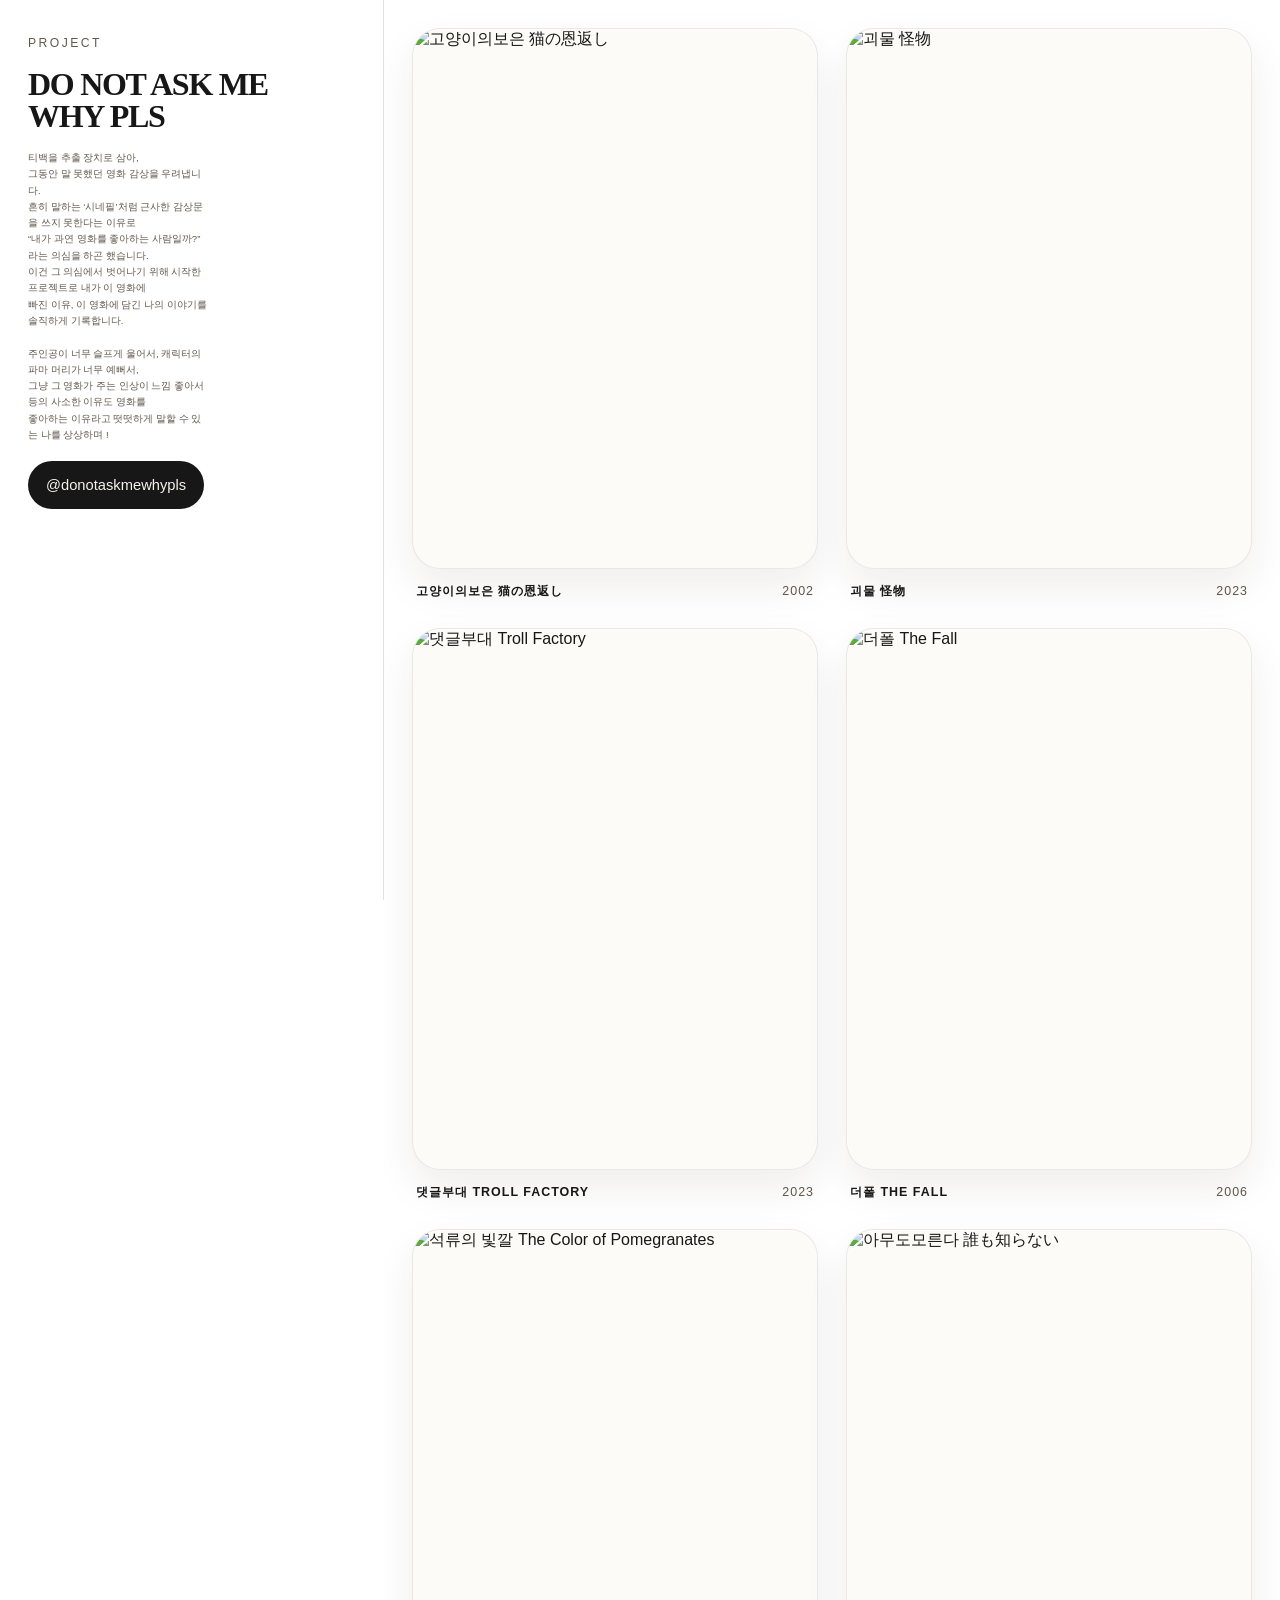
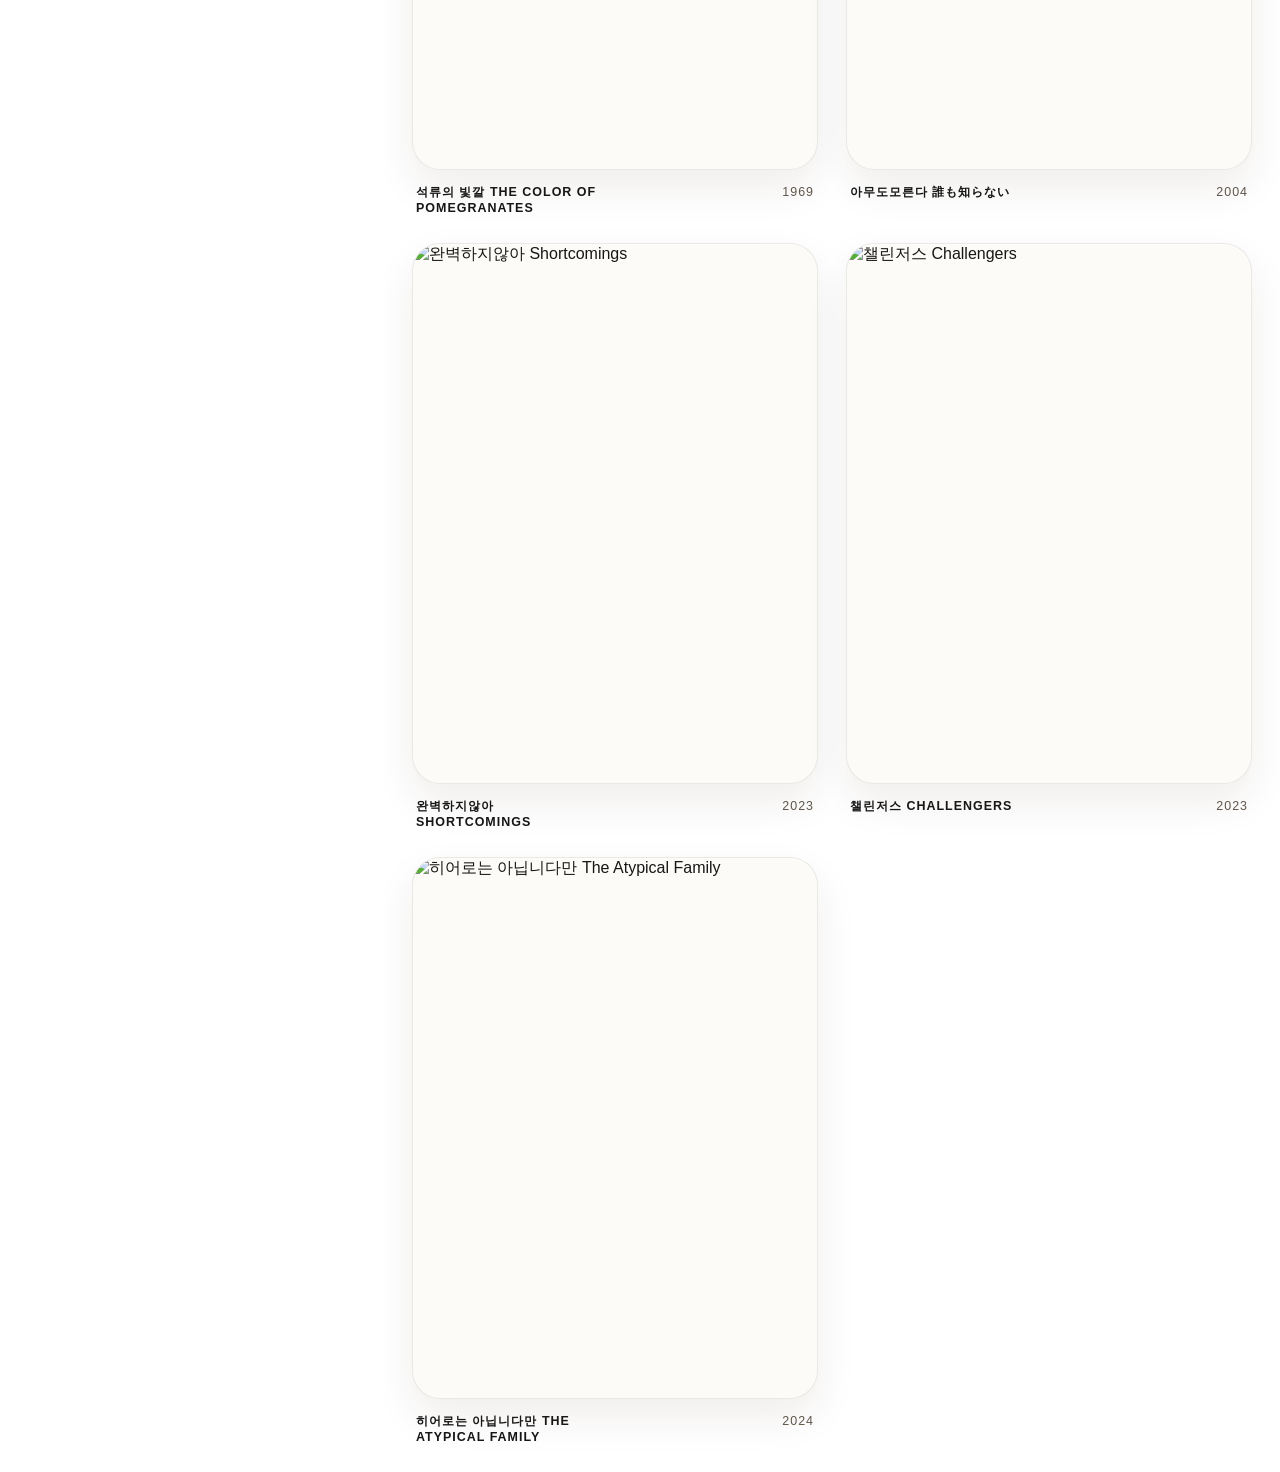
==== index.html @ 439b1377 "first commit" ====
<!DOCTYPE html>
<html lang="ko">
  <head>
    <meta charset="UTF-8" />
    <meta name="viewport" content="width=device-width, initial-scale=1.0" />
    <title>DONOTASKMEWHYPLS</title>
    <link rel="stylesheet" href="./styles.css" />
    <link rel="prefetch" href="./works/cat-returns.html" />
  </head>
  <body>
    <main class="layout">
      <aside class="sidebar">
        <div class="sidebar__inner">
          <p class="sidebar__eyebrow">Project</p>
          <h1 class="sidebar__title">DO NOT ASK ME WHY PLS</h1>
          <p class="sidebar__description">
            티백을 추출 장치로 삼아,<br />
            그동안 말 못했던 영화 감상을 우려냅니다.<br />
            흔히 말하는 ‘시네필’처럼 근사한 감상문을 쓰지 못한다는 이유로<br />
            “내가 과연 영화를 좋아하는 사람일까?” 라는 의심을 하곤 했습니다.<br />
            이건 그 의심에서 벗어나기 위해 시작한 프로젝트로 내가 이 영화에<br />
            빠진 이유, 이 영화에 담긴 나의 이야기를 솔직하게 기록합니다.<br />
            <br />
            주인공이 너무 슬프게 울어서, 캐릭터의 파마 머리가 너무 예뻐서,<br />
            그냥 그 영화가 주는 인상이 느낌 좋아서 등의 사소한 이유도 영화를<br />
            좋아하는 이유라고 떳떳하게 말할 수 있는 나를 상상하며 !
          </p>
          <a
            class="sidebar__button"
            href="https://www.instagram.com/donotaskmewhypls?utm_source=ig_web_button_share_sheet&igsh=ZDNlZDc0MzIxNw=="
            target="_blank"
            rel="noreferrer"
          >
            @donotaskmewhypls
          </a>
        </div>
      </aside>

      <section class="gallery" aria-label="Selected works">
        <article class="card">
          <a class="card__link" href="./works/cat-returns.html" aria-label="고양이의보은 猫の恩返し 상세 페이지로 이동">
            <div class="thumbnail">
              <img src="./images/고양이의보은 猫の恩返し (2002).jpg" alt="고양이의보은 猫の恩返し" decoding="async" />
            </div>
          </a>
          <div class="card__meta">
            <h2 class="card__title">고양이의보은 猫の恩返し</h2>
            <p class="card__year">2002</p>
          </div>
        </article>

        <article class="card">
          <a class="card__link" href="./works/monster.html" aria-label="괴물 怪物 상세 페이지로 이동">
            <div class="thumbnail">
              <img src="./images/괴물 怪物 (2023).JPG" alt="괴물 怪物" />
            </div>
          </a>
          <div class="card__meta">
            <h2 class="card__title">괴물 怪物</h2>
            <p class="card__year">2023</p>
          </div>
        </article>

        <article class="card">
          <a class="card__link" href="./works/troll-factory.html" aria-label="댓글부대 Troll Factory 상세 페이지로 이동">
            <div class="thumbnail">
              <img src="./images/댓글부대 Troll Factory (2023).jpg" alt="댓글부대 Troll Factory" />
            </div>
          </a>
          <div class="card__meta">
            <h2 class="card__title">댓글부대 Troll Factory</h2>
            <p class="card__year">2023</p>
          </div>
        </article>

        <article class="card">
          <a class="card__link" href="./works/the-fall.html" aria-label="더폴 The Fall 상세 페이지로 이동">
            <div class="thumbnail">
              <img src="./images/더폴 The Fall (2006).jpg" alt="더폴 The Fall" />
            </div>
          </a>
          <div class="card__meta">
            <h2 class="card__title">더폴 The Fall</h2>
            <p class="card__year">2006</p>
          </div>
        </article>

        <article class="card">
          <a class="card__link" href="./works/color-of-pomegranates.html" aria-label="석류의 빛깔 The Color of Pomegranates 상세 페이지로 이동">
            <div class="thumbnail">
              <img src="./images/석류의 빛깔 The Color of Pomegranates (1969).jpg" alt="석류의 빛깔 The Color of Pomegranates" />
            </div>
          </a>
          <div class="card__meta">
            <h2 class="card__title">석류의 빛깔 The Color of Pomegranates</h2>
            <p class="card__year">1969</p>
          </div>
        </article>

        <article class="card">
          <a class="card__link" href="./works/nobody-knows.html" aria-label="아무도모른다 誰も知らない 상세 페이지로 이동">
            <div class="thumbnail">
              <img src="./images/아무도모른다 誰も知らない (2004).jpg" alt="아무도모른다 誰も知らない" />
            </div>
          </a>
          <div class="card__meta">
            <h2 class="card__title">아무도모른다 誰も知らない</h2>
            <p class="card__year">2004</p>
          </div>
        </article>

        <article class="card">
          <a class="card__link" href="./works/shortcomings.html" aria-label="완벽하지않아 Shortcomings 상세 페이지로 이동">
            <div class="thumbnail">
              <img src="./images/완벽하지않아 Shortcomings (2023).jpg" alt="완벽하지않아 Shortcomings" />
            </div>
          </a>
          <div class="card__meta">
            <h2 class="card__title">완벽하지않아 Shortcomings</h2>
            <p class="card__year">2023</p>
          </div>
        </article>

        <article class="card">
          <a class="card__link" href="./works/challengers.html" aria-label="챌린저스 Challengers 상세 페이지로 이동">
            <div class="thumbnail">
              <img src="./images/챌린저스 Challengers (2023).jpg" alt="챌린저스 Challengers" />
            </div>
          </a>
          <div class="card__meta">
            <h2 class="card__title">챌린저스 Challengers</h2>
            <p class="card__year">2023</p>
          </div>
        </article>

        <article class="card">
          <a class="card__link" href="./works/atypical-family.html" aria-label="히어로는 아닙니다만 The Atypical Family 상세 페이지로 이동">
            <div class="thumbnail">
              <img src="./images/히어로는 아닙니다만 The Atypical Family (2024).jpg" alt="히어로는 아닙니다만 The Atypical Family" />
            </div>
          </a>
          <div class="card__meta">
            <h2 class="card__title">히어로는 아닙니다만 The Atypical Family</h2>
            <p class="card__year">2024</p>
          </div>
        </article>
      </section>
    </main>
    <script>
      const workLinks = document.querySelectorAll(".card__link");
      const reduceMotion = window.matchMedia("(prefers-reduced-motion: reduce)");
      const prefetchedHrefs = new Set();

      const prefetchDocument = (href) => {
        if (!href || prefetchedHrefs.has(href)) {
          return;
        }

        prefetchedHrefs.add(href);

        const link = document.createElement("link");
        link.rel = "prefetch";
        link.href = href;
        document.head.appendChild(link);
      };

      workLinks.forEach((link) => {
        prefetchDocument(link.href);

        link.addEventListener("mouseenter", () => {
          prefetchDocument(link.href);
        });

        link.addEventListener("focus", () => {
          prefetchDocument(link.href);
        });

        link.addEventListener("click", (event) => {
          if (
            reduceMotion.matches ||
            event.defaultPrevented ||
            event.metaKey ||
            event.ctrlKey ||
            event.shiftKey ||
            event.altKey ||
            event.button !== 0
          ) {
            return;
          }

          event.preventDefault();

          document.body.classList.add("is-transitioning");

          window.setTimeout(() => {
            window.location.href = link.href;
          }, 340);
        });
      });
    </script>
  </body>
</html>
---- styles.css ----
:root {
  --bg: #ffffff;
  --panel: #ffffff;
  --text: #171717;
  --muted: #61584c;
  --line: rgba(23, 23, 23, 0.12);
  --button: #171717;
  --button-text: #f6f2ea;
}

* {
  box-sizing: border-box;
}

html,
body {
  margin: 0;
  min-height: 100%;
}

body {
  background: var(--bg);
  color: var(--text);
  font-family: "Avenir Next", "Suisse Intl", "Helvetica Neue", sans-serif;
  overflow-x: hidden;
}

.layout {
  display: grid;
  grid-template-columns: minmax(280px, 30vw) minmax(0, 1fr);
  min-height: 100vh;
  transition: transform 340ms cubic-bezier(0.22, 1, 0.36, 1);
}

.sidebar {
  position: sticky;
  top: 0;
  align-self: start;
  height: 100vh;
  padding: 36px 28px;
  border-right: 1px solid var(--line);
  background:
    linear-gradient(180deg, rgba(255, 255, 255, 0.52), rgba(255, 255, 255, 0)),
    var(--panel);
  transform-origin: left center;
  transition:
    transform 340ms cubic-bezier(0.22, 1, 0.36, 1),
    opacity 240ms ease,
    filter 340ms ease;
}

.sidebar__inner {
  display: flex;
  flex-direction: column;
  align-items: flex-start;
  gap: 18px;
  max-width: 320px;
}

.sidebar__eyebrow {
  margin: 0;
  font-size: 0.76rem;
  letter-spacing: 0.2em;
  text-transform: uppercase;
  color: var(--muted);
}

.sidebar__title {
  margin: 0;
  font-family: "Iowan Old Style", "Baskerville", "Times New Roman", serif;
  font-size: clamp(1.6rem, 2.5vw, 2.6rem);
  line-height: 1;
  letter-spacing: -0.04em;
}

.sidebar__description {
  margin: 0;
  max-width: 34ch;
  font-size: 0.6rem;
  line-height: 1.7;
  color: var(--muted);
}

.sidebar__button {
  display: inline-flex;
  align-items: center;
  justify-content: center;
  min-height: 48px;
  padding: 0 18px;
  border-radius: 999px;
  background: var(--button);
  color: var(--button-text);
  font-size: 0.92rem;
  font-weight: 500;
  text-decoration: none;
  transition:
    transform 180ms ease,
    opacity 180ms ease;
}

.sidebar__button:hover {
  transform: translateY(-1px);
  opacity: 0.92;
}

.gallery {
  display: grid;
  grid-template-columns: repeat(2, minmax(0, 1fr));
  gap: 28px;
  padding: 28px;
  overflow: auto;
  transition:
    transform 340ms cubic-bezier(0.22, 1, 0.36, 1),
    opacity 240ms ease;
}

.card {
  display: flex;
  flex-direction: column;
  gap: 14px;
}

.card__link {
  display: block;
  color: inherit;
  text-decoration: none;
}

.card__link:hover .thumbnail {
  transform: translateY(-2px);
  box-shadow:
    0 24px 48px rgba(64, 41, 18, 0.11),
    inset 0 1px 0 rgba(255, 255, 255, 0.65);
}

body.is-transitioning {
  pointer-events: none;
}

body.is-transitioning .sidebar {
  transform: translateX(-120%) scale(0.98);
  opacity: 0;
  filter: blur(8px);
}

body.is-transitioning .gallery {
  transform: translateX(-7vw);
  opacity: 0.18;
}

.thumbnail {
  position: relative;
  overflow: hidden;
  aspect-ratio: 3 / 4;
  border-radius: 28px;
  border: 1px solid rgba(23, 23, 23, 0.08);
  background-color: #fcfbf7;
  transition:
    transform 180ms ease,
    box-shadow 180ms ease;
  box-shadow:
    0 18px 40px rgba(64, 41, 18, 0.08),
    inset 0 1px 0 rgba(255, 255, 255, 0.65);
}

.thumbnail img {
  display: block;
  width: 100%;
  height: 100%;
  object-fit: cover;
}

.card__meta {
  display: flex;
  align-items: baseline;
  justify-content: space-between;
  gap: 12px;
  padding: 0 4px;
}

.card__title,
.card__year {
  margin: 0;
  font-size: 0.78rem;
  letter-spacing: 0.08em;
  text-transform: uppercase;
}

.card__title {
  max-width: 26ch;
}

.card__year {
  color: var(--muted);
  white-space: nowrap;
}

.work-page {
  min-height: 100vh;
  padding: 28px;
}

.work-shell {
  border: 1px solid var(--line);
}

.work-topbar,
.work-subbar {
  display: grid;
  grid-template-columns: minmax(0, 2fr) 120px;
  gap: 20px;
  align-items: center;
  padding: 14px 28px;
  border-bottom: 1px solid var(--line);
}

.work-topbar {
  font-size: 1.8rem;
  font-weight: 700;
  letter-spacing: -0.03em;
}

.work-subbar {
  color: #979797;
  font-size: 0.95rem;
}

.work-content {
  display: grid;
  grid-template-columns: minmax(0, 1fr) 320px;
  gap: 0;
}

.work-gallery {
  display: grid;
  grid-template-columns: repeat(2, minmax(0, 1fr));
  gap: 16px;
  padding: 24px 28px 28px;
}

.work-figure {
  margin: 0;
  border: 1px solid var(--line);
  background: #fff;
}

.work-figure img {
  display: block;
  width: 100%;
  height: 100%;
  object-fit: cover;
}

.work-info {
  display: flex;
  flex-direction: column;
  gap: 20px;
  padding: 24px 18px 28px;
  border-left: 1px solid var(--line);
}

.work-info__title {
  margin: 0;
  font-family: "Iowan Old Style", "Baskerville", "Times New Roman", serif;
  font-size: clamp(2rem, 5vw, 4.4rem);
  line-height: 0.95;
  letter-spacing: -0.05em;
}

.work-info__body {
  margin: 0;
  padding-top: 14px;
  border-top: 1px solid var(--line);
  font-size: 0.96rem;
  line-height: 1.75;
  color: #333;
}

.work-info__link {
  color: inherit;
  font-weight: 600;
  text-decoration: none;
}

.work-info__link:hover {
  text-decoration: underline;
}

.back-link {
  display: inline-flex;
  align-items: center;
  gap: 8px;
  margin: 18px 28px 0;
  color: var(--muted);
  font-size: 0.84rem;
  text-decoration: none;
}

.back-link:hover {
  text-decoration: underline;
}

@media (max-width: 980px) {
  .layout {
    grid-template-columns: 1fr;
  }

  .sidebar {
    position: relative;
    height: auto;
    border-right: 0;
    border-bottom: 1px solid var(--line);
  }

  .gallery {
    grid-template-columns: 1fr;
  }

  .work-content {
    grid-template-columns: 1fr;
  }

  .work-info {
    border-left: 0;
    border-top: 1px solid var(--line);
  }

  body.is-transitioning .sidebar,
  body.is-transitioning .gallery {
    transform: none;
    opacity: 1;
    filter: none;
  }
}

@media (max-width: 640px) {
  .sidebar,
  .gallery {
    padding: 20px;
  }

  .thumbnail {
    border-radius: 22px;
  }

  .card__meta {
    flex-direction: column;
    align-items: flex-start;
    gap: 6px;
  }

  .work-page {
    padding: 16px;
  }

  .work-topbar,
  .work-subbar {
    grid-template-columns: 1fr;
    gap: 8px;
    padding: 14px 16px;
  }

  .work-gallery {
    grid-template-columns: 1fr;
    padding: 16px;
  }

  .work-info {
    padding: 16px;
  }

  .back-link {
    margin: 14px 16px 0;
  }
}

@media (prefers-reduced-motion: reduce) {
  .layout,
  .sidebar,
  .gallery,
  .thumbnail {
    transition: none;
  }
}
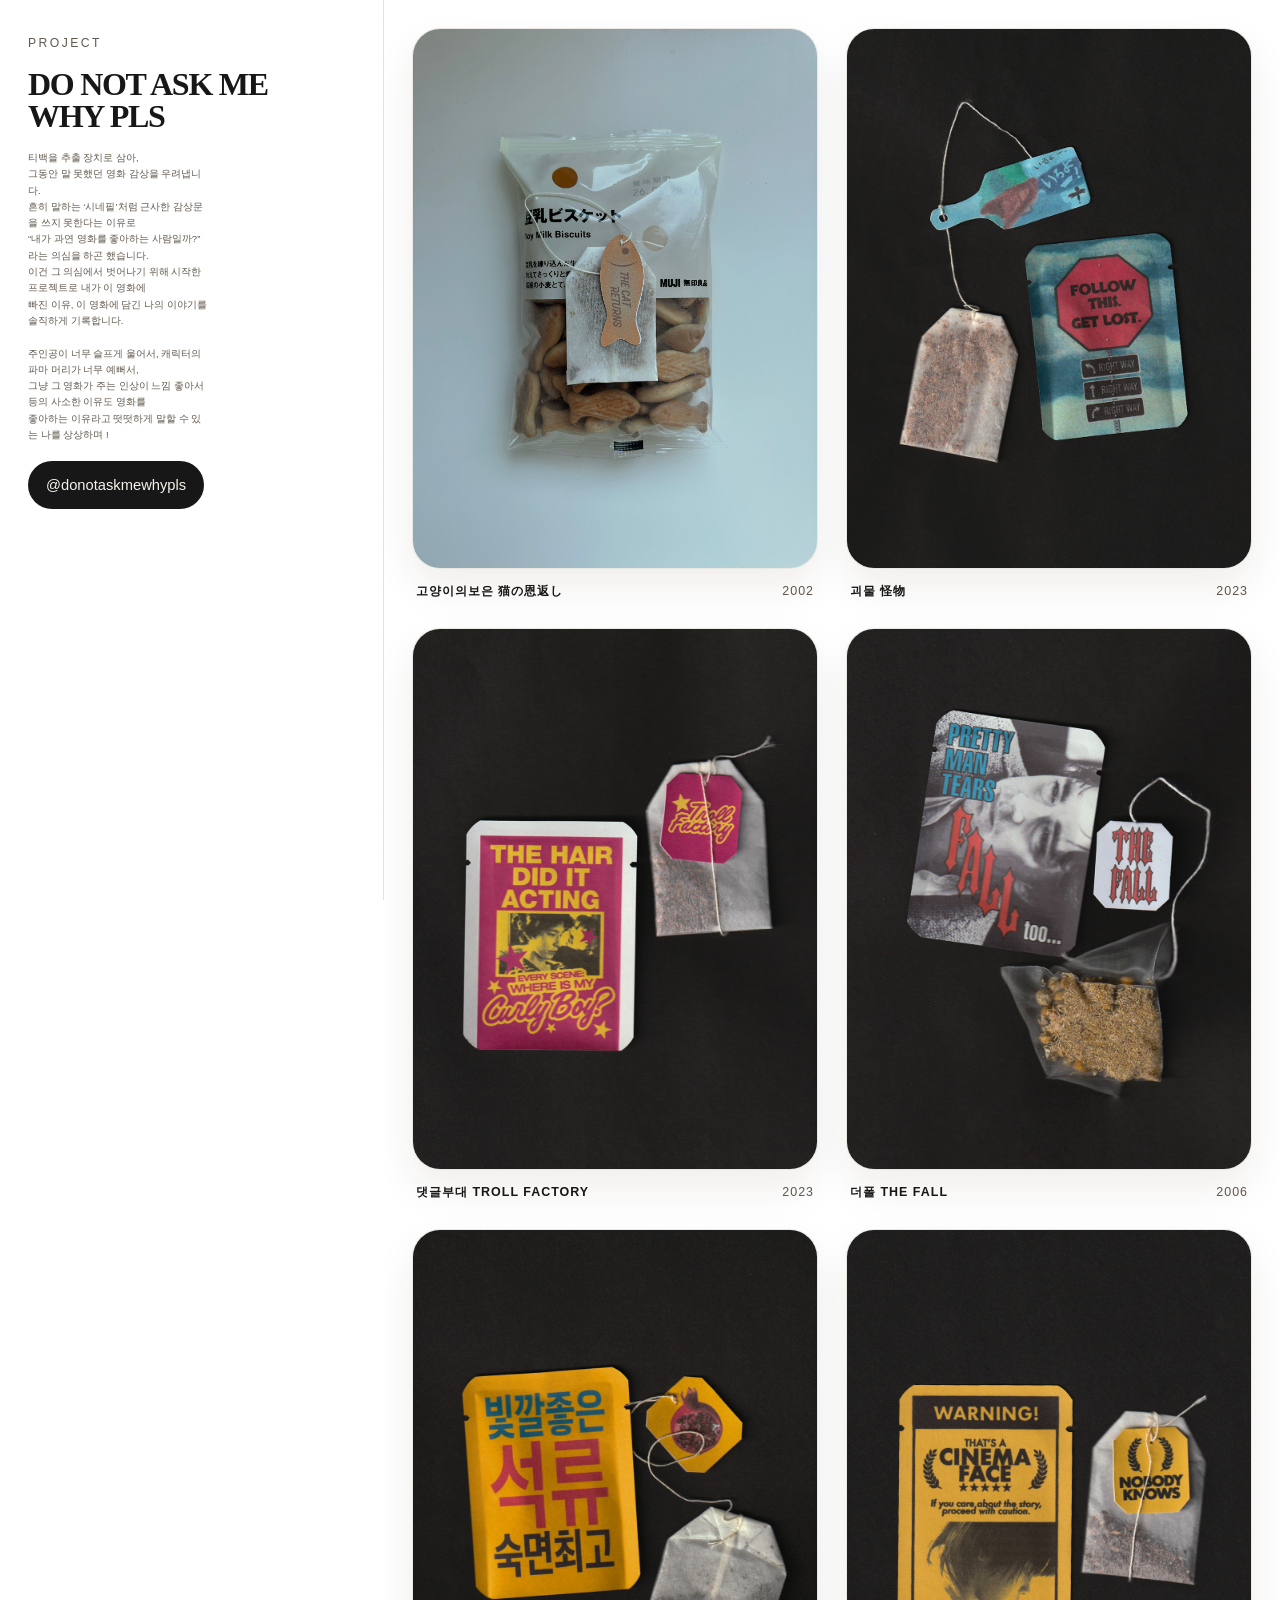
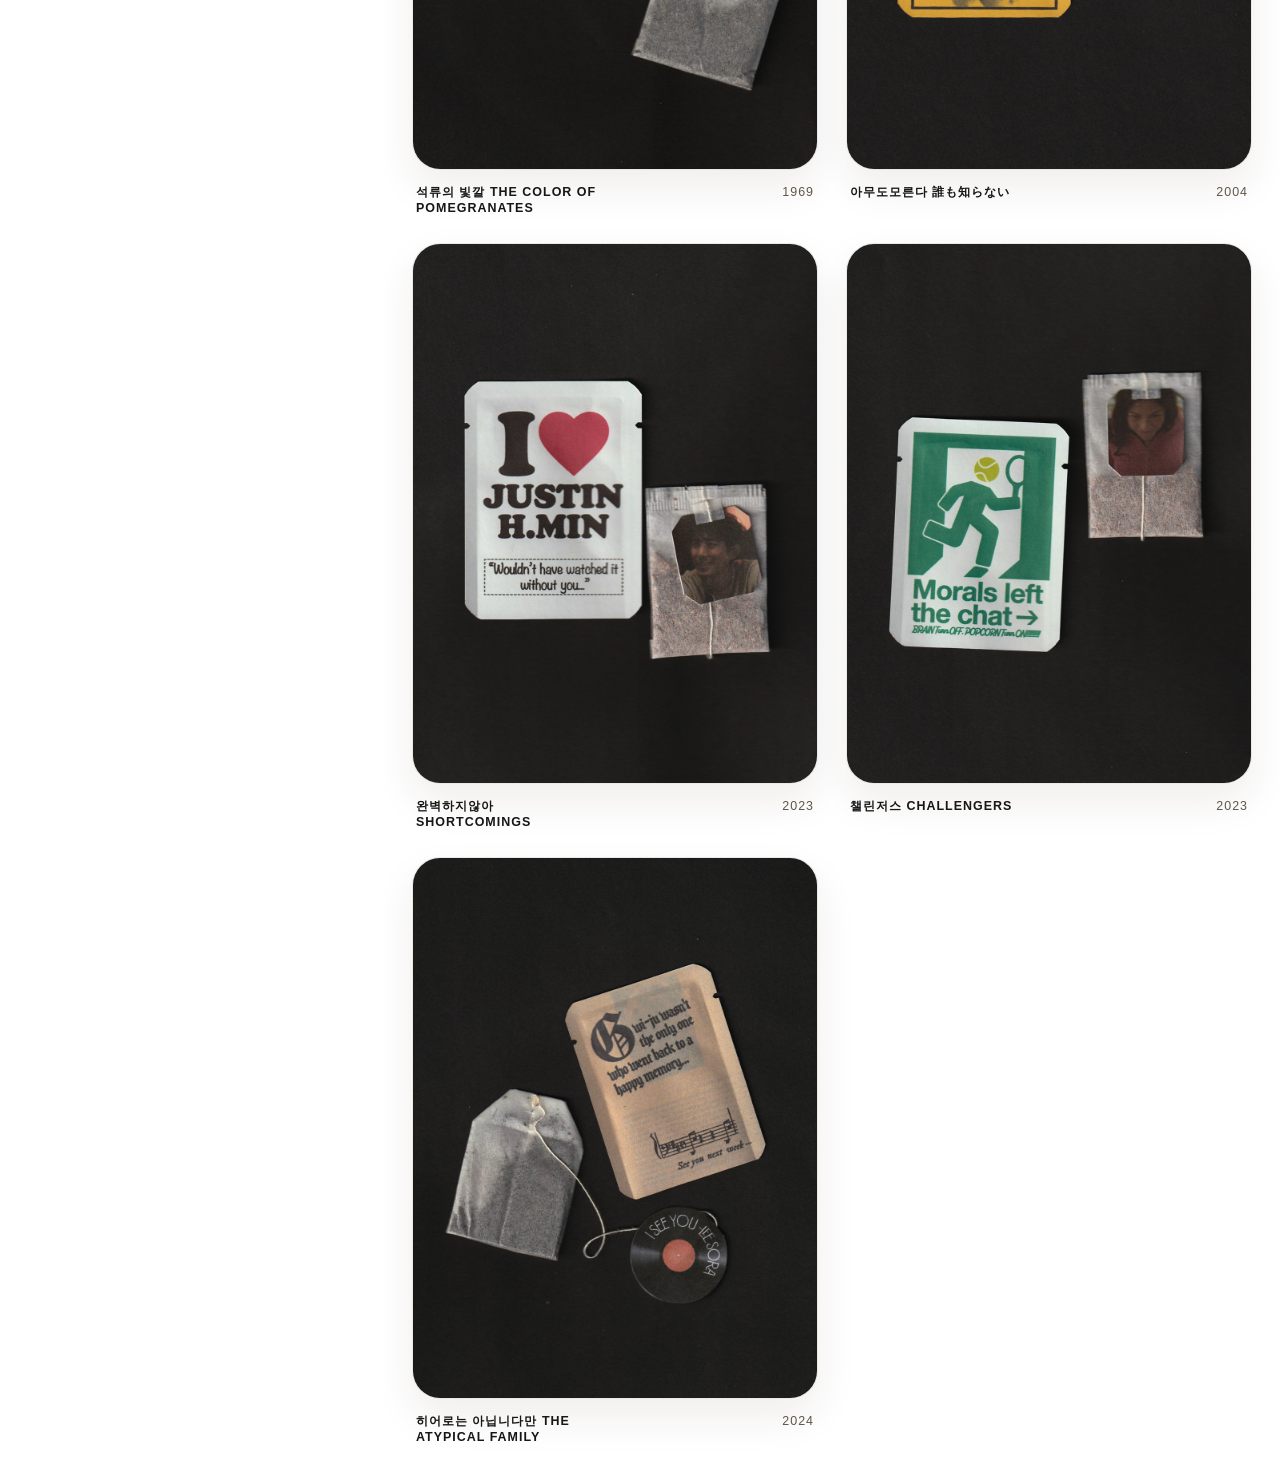
==== commit 6aff3cd9: "mobile commit 2" ====
--- a/index.html
+++ b/index.html
@@ -40,7 +40,7 @@
         <article class="card">
           <a class="card__link" href="./works/cat-returns.html" aria-label="고양이의보은 猫の恩返し 상세 페이지로 이동">
             <div class="thumbnail">
-              <img src="./images/고양이의보은 猫の恩返し (2002).jpg" alt="고양이의보은 猫の恩返し" decoding="async" />
+              <img src="./assets/images/cat-returns-cover.jpg" alt="고양이의보은 猫の恩返し" decoding="async" />
             </div>
           </a>
           <div class="card__meta">
@@ -52,7 +52,7 @@
         <article class="card">
           <a class="card__link" href="./works/monster.html" aria-label="괴물 怪物 상세 페이지로 이동">
             <div class="thumbnail">
-              <img src="./images/괴물 怪物 (2023).JPG" alt="괴물 怪物" />
+              <img src="./assets/images/monster-cover.jpg" alt="괴물 怪物" />
             </div>
           </a>
           <div class="card__meta">
@@ -64,7 +64,7 @@
         <article class="card">
           <a class="card__link" href="./works/troll-factory.html" aria-label="댓글부대 Troll Factory 상세 페이지로 이동">
             <div class="thumbnail">
-              <img src="./images/댓글부대 Troll Factory (2023).jpg" alt="댓글부대 Troll Factory" />
+              <img src="./assets/images/troll-factory-cover.jpg" alt="댓글부대 Troll Factory" />
             </div>
           </a>
           <div class="card__meta">
@@ -76,7 +76,7 @@
         <article class="card">
           <a class="card__link" href="./works/the-fall.html" aria-label="더폴 The Fall 상세 페이지로 이동">
             <div class="thumbnail">
-              <img src="./images/더폴 The Fall (2006).jpg" alt="더폴 The Fall" />
+              <img src="./assets/images/the-fall-cover.jpg" alt="더폴 The Fall" />
             </div>
           </a>
           <div class="card__meta">
@@ -88,7 +88,7 @@
         <article class="card">
           <a class="card__link" href="./works/color-of-pomegranates.html" aria-label="석류의 빛깔 The Color of Pomegranates 상세 페이지로 이동">
             <div class="thumbnail">
-              <img src="./images/석류의 빛깔 The Color of Pomegranates (1969).jpg" alt="석류의 빛깔 The Color of Pomegranates" />
+              <img src="./assets/images/color-of-pomegranates-cover.jpg" alt="석류의 빛깔 The Color of Pomegranates" />
             </div>
           </a>
           <div class="card__meta">
@@ -100,7 +100,7 @@
         <article class="card">
           <a class="card__link" href="./works/nobody-knows.html" aria-label="아무도모른다 誰も知らない 상세 페이지로 이동">
             <div class="thumbnail">
-              <img src="./images/아무도모른다 誰も知らない (2004).jpg" alt="아무도모른다 誰も知らない" />
+              <img src="./assets/images/nobody-knows-cover.jpg" alt="아무도모른다 誰も知らない" />
             </div>
           </a>
           <div class="card__meta">
@@ -112,7 +112,7 @@
         <article class="card">
           <a class="card__link" href="./works/shortcomings.html" aria-label="완벽하지않아 Shortcomings 상세 페이지로 이동">
             <div class="thumbnail">
-              <img src="./images/완벽하지않아 Shortcomings (2023).jpg" alt="완벽하지않아 Shortcomings" />
+              <img src="./assets/images/shortcomings-cover.jpg" alt="완벽하지않아 Shortcomings" />
             </div>
           </a>
           <div class="card__meta">
@@ -124,7 +124,7 @@
         <article class="card">
           <a class="card__link" href="./works/challengers.html" aria-label="챌린저스 Challengers 상세 페이지로 이동">
             <div class="thumbnail">
-              <img src="./images/챌린저스 Challengers (2023).jpg" alt="챌린저스 Challengers" />
+              <img src="./assets/images/challengers-cover.jpg" alt="챌린저스 Challengers" />
             </div>
           </a>
           <div class="card__meta">
@@ -136,7 +136,7 @@
         <article class="card">
           <a class="card__link" href="./works/atypical-family.html" aria-label="히어로는 아닙니다만 The Atypical Family 상세 페이지로 이동">
             <div class="thumbnail">
-              <img src="./images/히어로는 아닙니다만 The Atypical Family (2024).jpg" alt="히어로는 아닙니다만 The Atypical Family" />
+              <img src="./assets/images/atypical-family-cover.jpg" alt="히어로는 아닙니다만 The Atypical Family" />
             </div>
           </a>
           <div class="card__meta">
--- a/styles.css
+++ b/styles.css
@@ -339,6 +339,14 @@
     padding: 20px;
   }
 
+  .sidebar__title {
+    font-size: clamp(1rem, 2.5vw, 2.6rem);
+  }
+
+  .sidebar__description {
+    max-width: 100ch;
+  }
+
   .thumbnail {
     border-radius: 22px;
   }
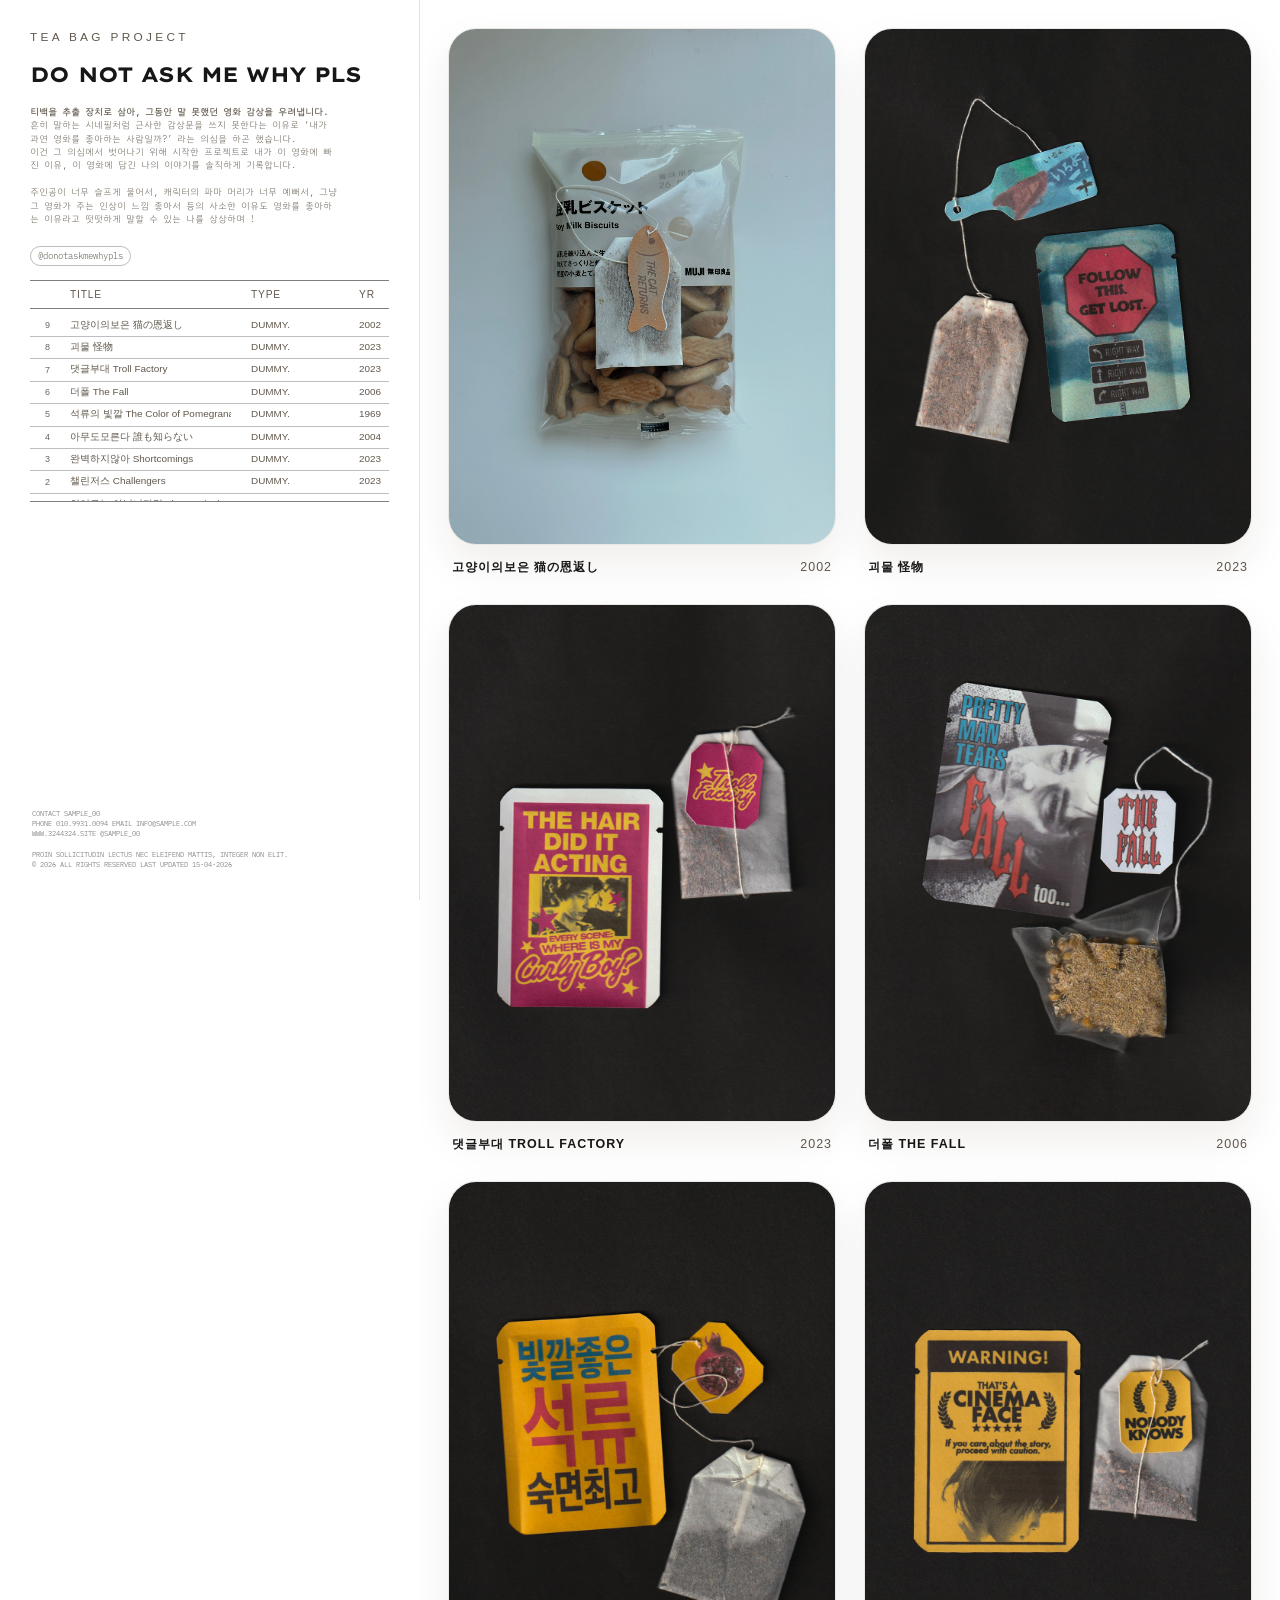
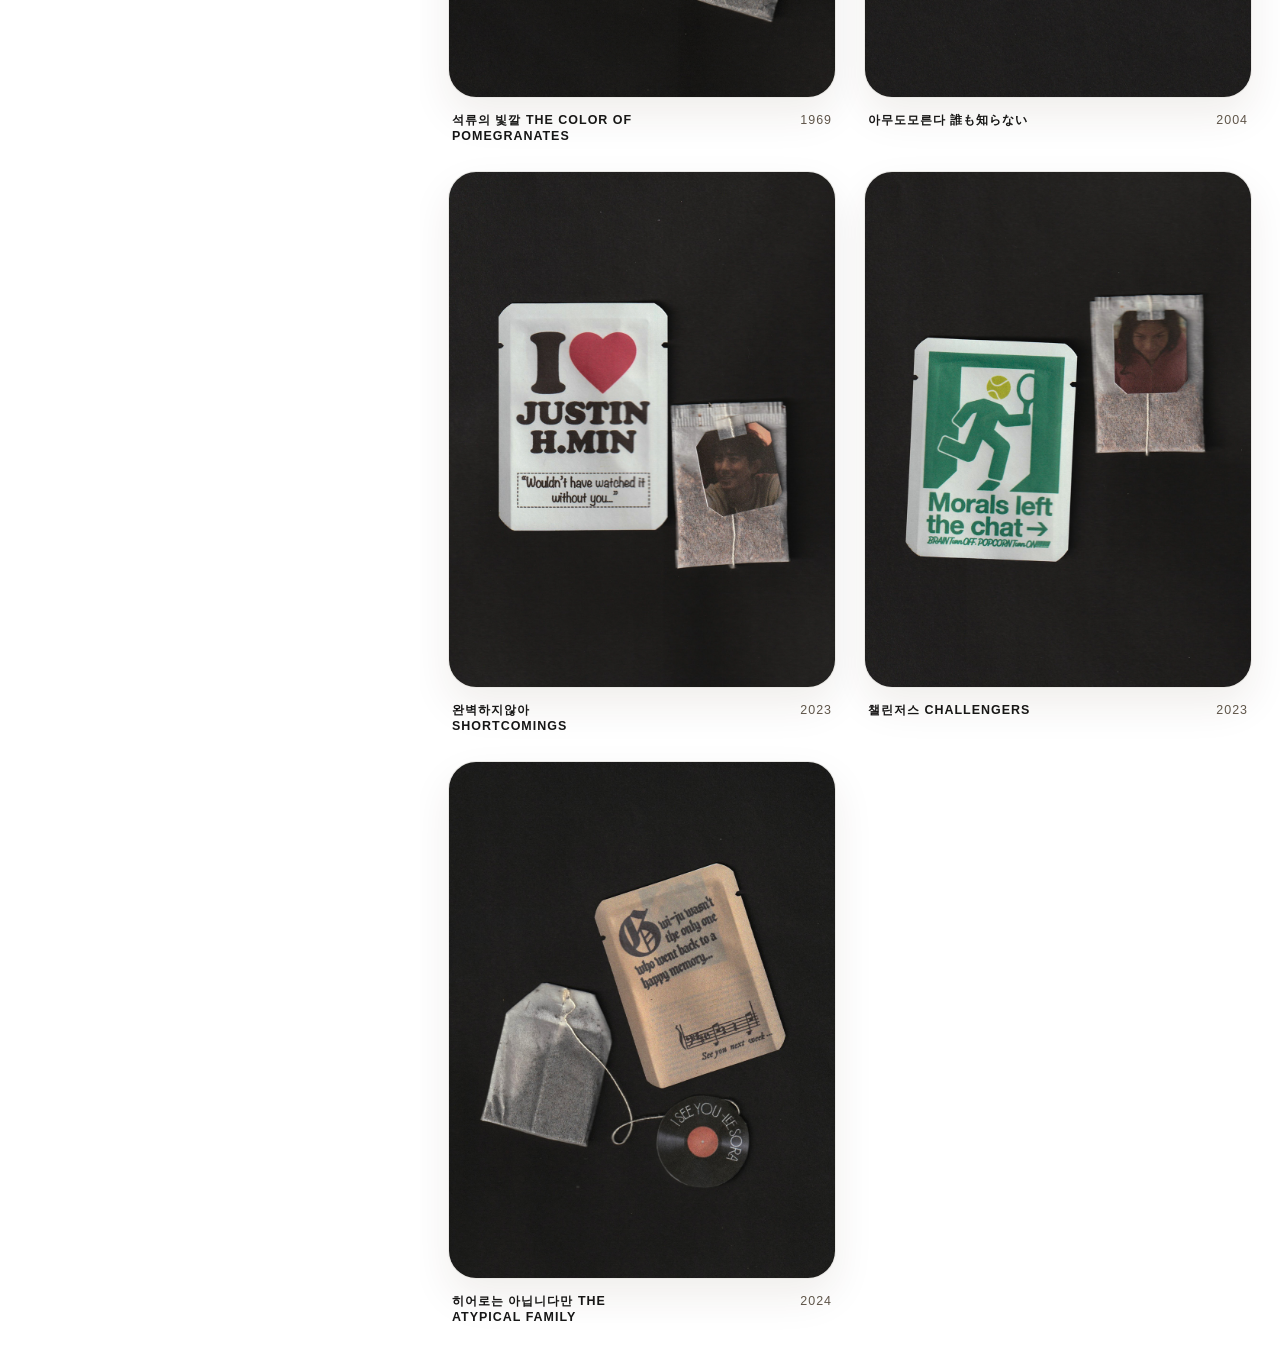
==== commit 17ba5a2e: "0415_1 commit" ====
--- a/index.html
+++ b/index.html
@@ -5,25 +5,26 @@
     <meta name="viewport" content="width=device-width, initial-scale=1.0" />
     <title>DONOTASKMEWHYPLS</title>
     <link rel="stylesheet" href="./styles.css" />
-    <link rel="prefetch" href="./works/cat-returns.html" />
+    <script src="./cursor.js" defer></script>
+    <script src="./works-data.js" defer></script>
+    <script src="./main.js" defer></script>
   </head>
   <body>
     <main class="layout">
       <aside class="sidebar">
         <div class="sidebar__inner">
-          <p class="sidebar__eyebrow">Project</p>
+          <p class="sidebar__eyebrow">TEA BAG PROJECT</p>
           <h1 class="sidebar__title">DO NOT ASK ME WHY PLS</h1>
           <p class="sidebar__description">
-            티백을 추출 장치로 삼아,<br />
-            그동안 말 못했던 영화 감상을 우려냅니다.<br />
-            흔히 말하는 ‘시네필’처럼 근사한 감상문을 쓰지 못한다는 이유로<br />
-            “내가 과연 영화를 좋아하는 사람일까?” 라는 의심을 하곤 했습니다.<br />
-            이건 그 의심에서 벗어나기 위해 시작한 프로젝트로 내가 이 영화에<br />
-            빠진 이유, 이 영화에 담긴 나의 이야기를 솔직하게 기록합니다.<br />
+            <strong>티백을 추출 장치로 삼아, 그동안 말 못했던 영화 감상을 우려냅니다.</strong><br />
+            흔히 말하는 시네필처럼 근사한 감상문을 쓰지 못한다는 이유로
+            ‘내가 과연 영화를 좋아하는 사람일까?’ 라는 의심을 하곤 했습니다.<br />
+            이건 그 의심에서 벗어나기 위해 시작한 프로젝트로 내가 이 영화에 빠진 이유,
+            이 영화에 담긴 나의 이야기를 솔직하게 기록합니다.<br />
             <br />
-            주인공이 너무 슬프게 울어서, 캐릭터의 파마 머리가 너무 예뻐서,<br />
-            그냥 그 영화가 주는 인상이 느낌 좋아서 등의 사소한 이유도 영화를<br />
-            좋아하는 이유라고 떳떳하게 말할 수 있는 나를 상상하며 !
+            주인공이 너무 슬프게 울어서, 캐릭터의 파마 머리가 너무 예뻐서, 그냥 그 영화가
+            주는 인상이 느낌 좋아서 등의 사소한 이유도 영화를 좋아하는 이유라고 떳떳하게
+            말할 수 있는 나를 상상하며 !
           </p>
           <a
             class="sidebar__button"
@@ -34,169 +35,34 @@
             @donotaskmewhypls
           </a>
         </div>
+
+        <section class="sidebar__index" aria-label="Selected work index">
+          <div class="sidebar__index-rule"></div>
+          <div class="sidebar__index-head">
+            <span class="sidebar__index-head-title">TITLE</span>
+            <span>TYPE</span>
+            <span>YR</span>
+          </div>
+          <div class="sidebar__index-scroll">
+            <ol class="sidebar__index-list" id="sidebar-index-list"></ol>
+          </div>
+          <div class="sidebar__index-rule"></div>
+        </section>
+
+        <footer class="sidebar__footer">
+          <p class="sidebar__footer-copy">
+            CONTACT SAMPLE_00<br />
+            PHONE 010.9931.0094 EMAIL INFO@SAMPLE.COM<br />
+            WWW.3244324.SITE @SAMPLE_00
+          </p>
+          <p class="sidebar__footer-note">
+            PROIN SOLLICITUDIN LECTUS NEC ELEIFEND MATTIS, INTEGER NON ELIT.<br />
+            © 2026 ALL RIGHTS RESERVED LAST UPDATED 15-04-2026
+          </p>
+        </footer>
       </aside>
 
-      <section class="gallery" aria-label="Selected works">
-        <article class="card">
-          <a class="card__link" href="./works/cat-returns.html" aria-label="고양이의보은 猫の恩返し 상세 페이지로 이동">
-            <div class="thumbnail">
-              <img src="./assets/images/cat-returns-cover.jpg" alt="고양이의보은 猫の恩返し" decoding="async" />
-            </div>
-          </a>
-          <div class="card__meta">
-            <h2 class="card__title">고양이의보은 猫の恩返し</h2>
-            <p class="card__year">2002</p>
-          </div>
-        </article>
-
-        <article class="card">
-          <a class="card__link" href="./works/monster.html" aria-label="괴물 怪物 상세 페이지로 이동">
-            <div class="thumbnail">
-              <img src="./assets/images/monster-cover.jpg" alt="괴물 怪物" />
-            </div>
-          </a>
-          <div class="card__meta">
-            <h2 class="card__title">괴물 怪物</h2>
-            <p class="card__year">2023</p>
-          </div>
-        </article>
-
-        <article class="card">
-          <a class="card__link" href="./works/troll-factory.html" aria-label="댓글부대 Troll Factory 상세 페이지로 이동">
-            <div class="thumbnail">
-              <img src="./assets/images/troll-factory-cover.jpg" alt="댓글부대 Troll Factory" />
-            </div>
-          </a>
-          <div class="card__meta">
-            <h2 class="card__title">댓글부대 Troll Factory</h2>
-            <p class="card__year">2023</p>
-          </div>
-        </article>
-
-        <article class="card">
-          <a class="card__link" href="./works/the-fall.html" aria-label="더폴 The Fall 상세 페이지로 이동">
-            <div class="thumbnail">
-              <img src="./assets/images/the-fall-cover.jpg" alt="더폴 The Fall" />
-            </div>
-          </a>
-          <div class="card__meta">
-            <h2 class="card__title">더폴 The Fall</h2>
-            <p class="card__year">2006</p>
-          </div>
-        </article>
-
-        <article class="card">
-          <a class="card__link" href="./works/color-of-pomegranates.html" aria-label="석류의 빛깔 The Color of Pomegranates 상세 페이지로 이동">
-            <div class="thumbnail">
-              <img src="./assets/images/color-of-pomegranates-cover.jpg" alt="석류의 빛깔 The Color of Pomegranates" />
-            </div>
-          </a>
-          <div class="card__meta">
-            <h2 class="card__title">석류의 빛깔 The Color of Pomegranates</h2>
-            <p class="card__year">1969</p>
-          </div>
-        </article>
-
-        <article class="card">
-          <a class="card__link" href="./works/nobody-knows.html" aria-label="아무도모른다 誰も知らない 상세 페이지로 이동">
-            <div class="thumbnail">
-              <img src="./assets/images/nobody-knows-cover.jpg" alt="아무도모른다 誰も知らない" />
-            </div>
-          </a>
-          <div class="card__meta">
-            <h2 class="card__title">아무도모른다 誰も知らない</h2>
-            <p class="card__year">2004</p>
-          </div>
-        </article>
-
-        <article class="card">
-          <a class="card__link" href="./works/shortcomings.html" aria-label="완벽하지않아 Shortcomings 상세 페이지로 이동">
-            <div class="thumbnail">
-              <img src="./assets/images/shortcomings-cover.jpg" alt="완벽하지않아 Shortcomings" />
-            </div>
-          </a>
-          <div class="card__meta">
-            <h2 class="card__title">완벽하지않아 Shortcomings</h2>
-            <p class="card__year">2023</p>
-          </div>
-        </article>
-
-        <article class="card">
-          <a class="card__link" href="./works/challengers.html" aria-label="챌린저스 Challengers 상세 페이지로 이동">
-            <div class="thumbnail">
-              <img src="./assets/images/challengers-cover.jpg" alt="챌린저스 Challengers" />
-            </div>
-          </a>
-          <div class="card__meta">
-            <h2 class="card__title">챌린저스 Challengers</h2>
-            <p class="card__year">2023</p>
-          </div>
-        </article>
-
-        <article class="card">
-          <a class="card__link" href="./works/atypical-family.html" aria-label="히어로는 아닙니다만 The Atypical Family 상세 페이지로 이동">
-            <div class="thumbnail">
-              <img src="./assets/images/atypical-family-cover.jpg" alt="히어로는 아닙니다만 The Atypical Family" />
-            </div>
-          </a>
-          <div class="card__meta">
-            <h2 class="card__title">히어로는 아닙니다만 The Atypical Family</h2>
-            <p class="card__year">2024</p>
-          </div>
-        </article>
-      </section>
+      <section class="gallery" id="gallery" aria-label="Selected works"></section>
     </main>
-    <script>
-      const workLinks = document.querySelectorAll(".card__link");
-      const reduceMotion = window.matchMedia("(prefers-reduced-motion: reduce)");
-      const prefetchedHrefs = new Set();
-
-      const prefetchDocument = (href) => {
-        if (!href || prefetchedHrefs.has(href)) {
-          return;
-        }
-
-        prefetchedHrefs.add(href);
-
-        const link = document.createElement("link");
-        link.rel = "prefetch";
-        link.href = href;
-        document.head.appendChild(link);
-      };
-
-      workLinks.forEach((link) => {
-        prefetchDocument(link.href);
-
-        link.addEventListener("mouseenter", () => {
-          prefetchDocument(link.href);
-        });
-
-        link.addEventListener("focus", () => {
-          prefetchDocument(link.href);
-        });
-
-        link.addEventListener("click", (event) => {
-          if (
-            reduceMotion.matches ||
-            event.defaultPrevented ||
-            event.metaKey ||
-            event.ctrlKey ||
-            event.shiftKey ||
-            event.altKey ||
-            event.button !== 0
-          ) {
-            return;
-          }
-
-          event.preventDefault();
-
-          document.body.classList.add("is-transitioning");
-
-          window.setTimeout(() => {
-            window.location.href = link.href;
-          }, 340);
-        });
-      });
-    </script>
   </body>
 </html>
--- a/styles.css
+++ b/styles.css
@@ -1,3 +1,17 @@
+@font-face {
+  font-family: "Lexend Giga Custom";
+  src: url("./assets/fonts/LexendGiga-VariableFont_wght.ttf") format("truetype");
+  font-weight: 100 900;
+  font-style: normal;
+}
+
+@font-face {
+  font-family: "Monoplex KR Wide Light";
+  src: url("./assets/fonts/MonoplexKRWide-Light.ttf") format("truetype");
+  font-weight: 300;
+  font-style: normal;
+}
+
 :root {
   --bg: #ffffff;
   --panel: #ffffff;
@@ -25,9 +39,34 @@
   overflow-x: hidden;
 }
 
+.tea-cursor {
+  position: fixed;
+  left: 0;
+  top: 0;
+  z-index: 9999;
+  pointer-events: none;
+  user-select: none;
+  font-size: 1.5rem;
+  line-height: 1;
+  opacity: 0;
+  transform: translate3d(-50%, -50%, 0) scale(0.92);
+  transition:
+    opacity 180ms ease,
+    transform 180ms ease;
+  will-change: transform, opacity;
+}
+
+.tea-cursor.is-visible {
+  opacity: 1;
+}
+
+.tea-cursor.is-active {
+  transform: translate3d(-50%, -50%, 0) scale(0.82);
+}
+
 .layout {
   display: grid;
-  grid-template-columns: minmax(280px, 30vw) minmax(0, 1fr);
+  grid-template-columns: 420px minmax(0, 1fr);
   min-height: 100vh;
   transition: transform 340ms cubic-bezier(0.22, 1, 0.36, 1);
 }
@@ -37,11 +76,12 @@
   top: 0;
   align-self: start;
   height: 100vh;
-  padding: 36px 28px;
+  display: flex;
+  flex-direction: column;
+  gap: 14px;
+  padding: 30px;
   border-right: 1px solid var(--line);
-  background:
-    linear-gradient(180deg, rgba(255, 255, 255, 0.52), rgba(255, 255, 255, 0)),
-    var(--panel);
+  background: var(--panel);
   transform-origin: left center;
   transition:
     transform 340ms cubic-bezier(0.22, 1, 0.36, 1),
@@ -53,31 +93,35 @@
   display: flex;
   flex-direction: column;
   align-items: flex-start;
-  gap: 18px;
-  max-width: 320px;
+  gap: 20px;
+  max-width: 100%;
+  padding-right: 50px;
 }
 
 .sidebar__eyebrow {
   margin: 0;
-  font-size: 0.76rem;
-  letter-spacing: 0.2em;
+  font-size: 0.74rem;
+  letter-spacing: 0.28em;
   text-transform: uppercase;
   color: var(--muted);
 }
 
 .sidebar__title {
   margin: 0;
-  font-family: "Iowan Old Style", "Baskerville", "Times New Roman", serif;
-  font-size: clamp(1.6rem, 2.5vw, 2.6rem);
+  font-family: "Lexend Giga Custom", "Helvetica Neue", sans-serif;
+  font-size: 1.3rem;
+  font-weight: 700;
   line-height: 1;
   letter-spacing: -0.04em;
+  white-space: nowrap;
 }
 
 .sidebar__description {
   margin: 0;
-  max-width: 34ch;
-  font-size: 0.6rem;
-  line-height: 1.7;
+  max-width: 80ch;
+  font-family: "Monoplex KR Wide Light", "Avenir Next", sans-serif;
+  font-size: 0.56rem;
+  line-height: 1.5;
   color: var(--muted);
 }
 
@@ -85,13 +129,15 @@
   display: inline-flex;
   align-items: center;
   justify-content: center;
-  min-height: 48px;
-  padding: 0 18px;
+  min-height: 20px;
+  padding: 0 7px;
+  border: 1px solid rgba(23, 23, 23, 0.28);
   border-radius: 999px;
-  background: var(--button);
-  color: var(--button-text);
-  font-size: 0.92rem;
-  font-weight: 500;
+  background: transparent;
+  color: var(--muted);
+  font-family: "Monoplex KR Wide Light", "Avenir Next", sans-serif;
+  font-size: 0.54rem;
+  font-weight: 300;
   text-decoration: none;
   transition:
     transform 180ms ease,
@@ -101,6 +147,166 @@
 .sidebar__button:hover {
   transform: translateY(-1px);
   opacity: 0.92;
+}
+
+.sidebar__index {
+  display: flex;
+  flex-direction: column;
+  gap: 0;
+}
+
+.sidebar__index-rule {
+  border-top: 1px solid rgba(23, 23, 23, 0.55);
+}
+
+.sidebar__index-rule + .sidebar__index-rule {
+  display: none;
+}
+
+.sidebar__index-rule:first-child {
+  border-top-width: 1.5px;
+}
+
+.sidebar__index-head,
+.sidebar__index-row {
+  display: grid;
+  grid-template-columns: 20px minmax(0, 3fr) 88px 30px;
+  column-gap: 20px;
+  align-items: center;
+}
+
+.sidebar__index-head {
+  padding: 8px 0 8px;
+  border-bottom: 1px solid rgba(23, 23, 23, 0.55);
+  color: var(--muted);
+  font-size: 0.64rem;
+  letter-spacing: 0.08em;
+  text-transform: uppercase;
+}
+
+.sidebar__index-head-title {
+  grid-column: 2 / 3;
+}
+
+.sidebar__index-list {
+  margin: 0;
+  padding: 0;
+  list-style: none;
+}
+
+.sidebar__index-scroll {
+  max-height: 192px;
+  overflow-y: auto;
+  scrollbar-width: none;
+  padding-top: 6px;
+}
+
+.sidebar__index-scroll::-webkit-scrollbar {
+  display: none;
+}
+
+.sidebar__index-row {
+  min-height: 20px;
+  color: var(--muted);
+  font-size: 0.62rem;
+  border-bottom: 0.5px solid rgba(23, 23, 23, 0.28);
+  transition:
+    background-color 140ms ease,
+    color 140ms ease;
+}
+
+.sidebar__index-number {
+  justify-self: end;
+  color: rgba(23, 23, 23, 0.66);
+  font-size: 0.56rem;
+  line-height: 1;
+}
+
+.sidebar__index-title,
+.sidebar__index-type,
+.sidebar__index-year {
+  overflow: hidden;
+  text-overflow: ellipsis;
+  white-space: nowrap;
+  line-height: 1.25;
+  padding: 4px 0 5px;
+}
+
+a.sidebar__index-title {
+  color: inherit;
+  text-decoration: none;
+  display: block;
+}
+
+.sidebar__index-title-text {
+  display: inline-block;
+  min-width: 100%;
+}
+
+a.sidebar__index-title.is-overflowing:hover {
+  text-decoration: none;
+}
+
+a.sidebar__index-title.is-overflowing:hover .sidebar__index-title-text,
+a.sidebar__index-title.is-overflowing:focus-visible .sidebar__index-title-text {
+  animation: sidebar-title-marquee 3.6s linear infinite;
+}
+
+a.sidebar__index-title:hover {
+  text-decoration: underline;
+}
+
+.sidebar__index-row:hover {
+  background: #171717;
+  color: #ffffff;
+}
+
+.sidebar__index-row:hover .sidebar__index-title,
+.sidebar__index-row:hover .sidebar__index-type,
+.sidebar__index-row:hover .sidebar__index-year,
+.sidebar__index-row:hover .sidebar__index-number {
+  color: #ffffff;
+}
+
+.sidebar__index-row:hover .sidebar__index-title {
+  text-decoration: none;
+}
+
+@keyframes sidebar-title-marquee {
+  0% {
+    transform: translateX(0);
+  }
+
+  8% {
+    transform: translateX(0);
+  }
+
+  92% {
+    transform: translateX(var(--marquee-shift, -40%));
+  }
+
+  100% {
+    transform: translateX(var(--marquee-shift, -40%));
+  }
+}
+
+.sidebar__footer {
+  margin-top: auto;
+  padding: 0 2px;
+}
+
+.sidebar__footer-copy,
+.sidebar__footer-note {
+  margin: 0;
+  font-family: "Monoplex KR Wide Light", "Avenir Next", sans-serif;
+  font-size: 0.44rem;
+  line-height: 1.45;
+  color: rgba(23, 23, 23, 0.66);
+  text-transform: uppercase;
+}
+
+.sidebar__footer-note {
+  margin-top: 10px;
 }
 
 .gallery {
@@ -109,9 +315,14 @@
   gap: 28px;
   padding: 28px;
   overflow: auto;
+  scrollbar-width: none;
   transition:
     transform 340ms cubic-bezier(0.22, 1, 0.36, 1),
     opacity 240ms ease;
+}
+
+.gallery::-webkit-scrollbar {
+  display: none;
 }
 
 .card {
@@ -302,18 +513,16 @@
 
 @media (max-width: 980px) {
   .layout {
-    grid-template-columns: 1fr;
+    grid-template-columns: 360px minmax(0, 1fr);
   }
 
   .sidebar {
-    position: relative;
-    height: auto;
-    border-right: 0;
-    border-bottom: 1px solid var(--line);
+    padding: 30px;
+    border-right: 1px solid var(--line);
   }
 
   .gallery {
-    grid-template-columns: 1fr;
+    grid-template-columns: repeat(2, minmax(0, 1fr));
   }
 
   .work-content {
@@ -325,26 +534,20 @@
     border-top: 1px solid var(--line);
   }
 
-  body.is-transitioning .sidebar,
-  body.is-transitioning .gallery {
-    transform: none;
-    opacity: 1;
-    filter: none;
-  }
 }
 
 @media (max-width: 640px) {
-  .sidebar,
-  .gallery {
-    padding: 20px;
+  .layout {
+    grid-template-columns: 320px minmax(0, 1fr);
   }
 
   .sidebar__title {
-    font-size: clamp(1rem, 2.5vw, 2.6rem);
+    font-size: 1.3rem;
   }
 
   .sidebar__description {
-    max-width: 100ch;
+    max-width: 80ch;
+    font-size: 0.56rem;
   }
 
   .thumbnail {
@@ -355,6 +558,11 @@
     flex-direction: column;
     align-items: flex-start;
     gap: 6px;
+  }
+
+  .gallery {
+    grid-template-columns: 1fr;
+    padding: 18px;
   }
 
   .work-page {
@@ -386,7 +594,8 @@
   .layout,
   .sidebar,
   .gallery,
-  .thumbnail {
+  .thumbnail,
+  .tea-cursor {
     transition: none;
   }
 }
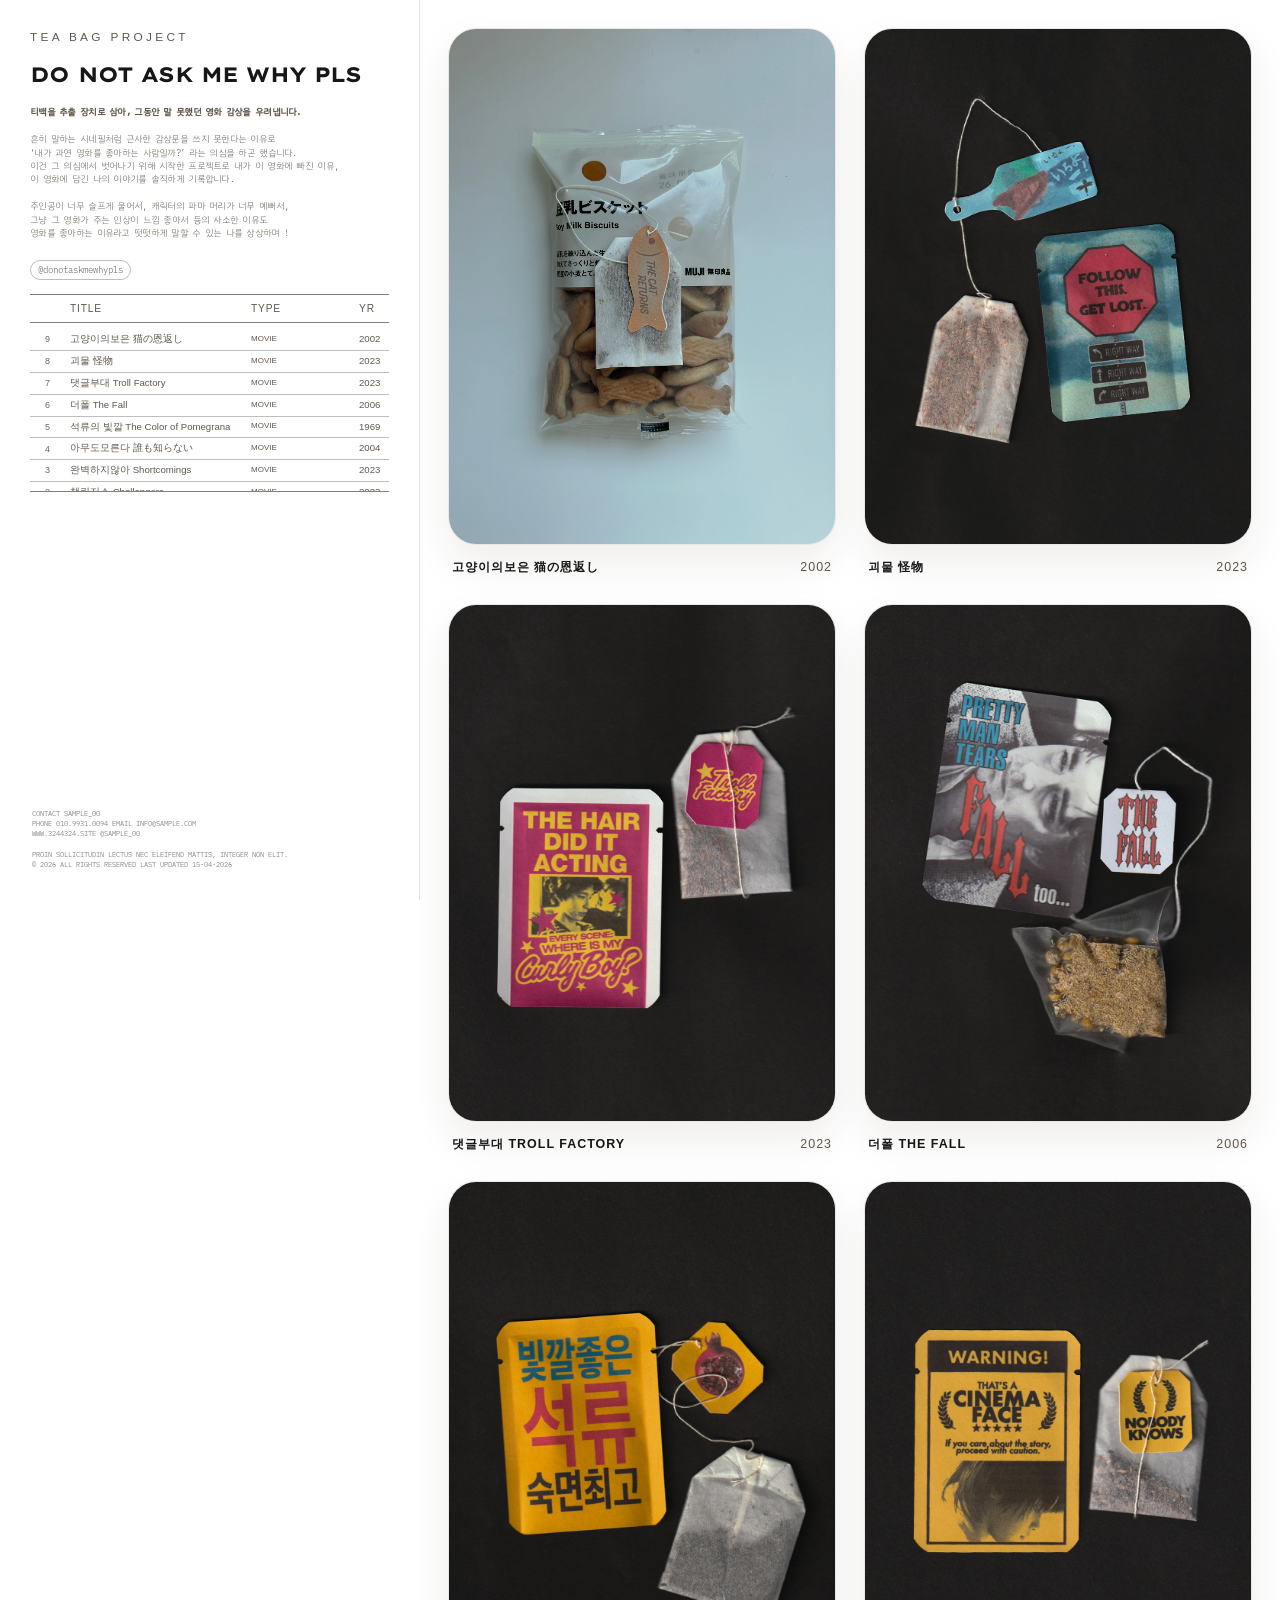
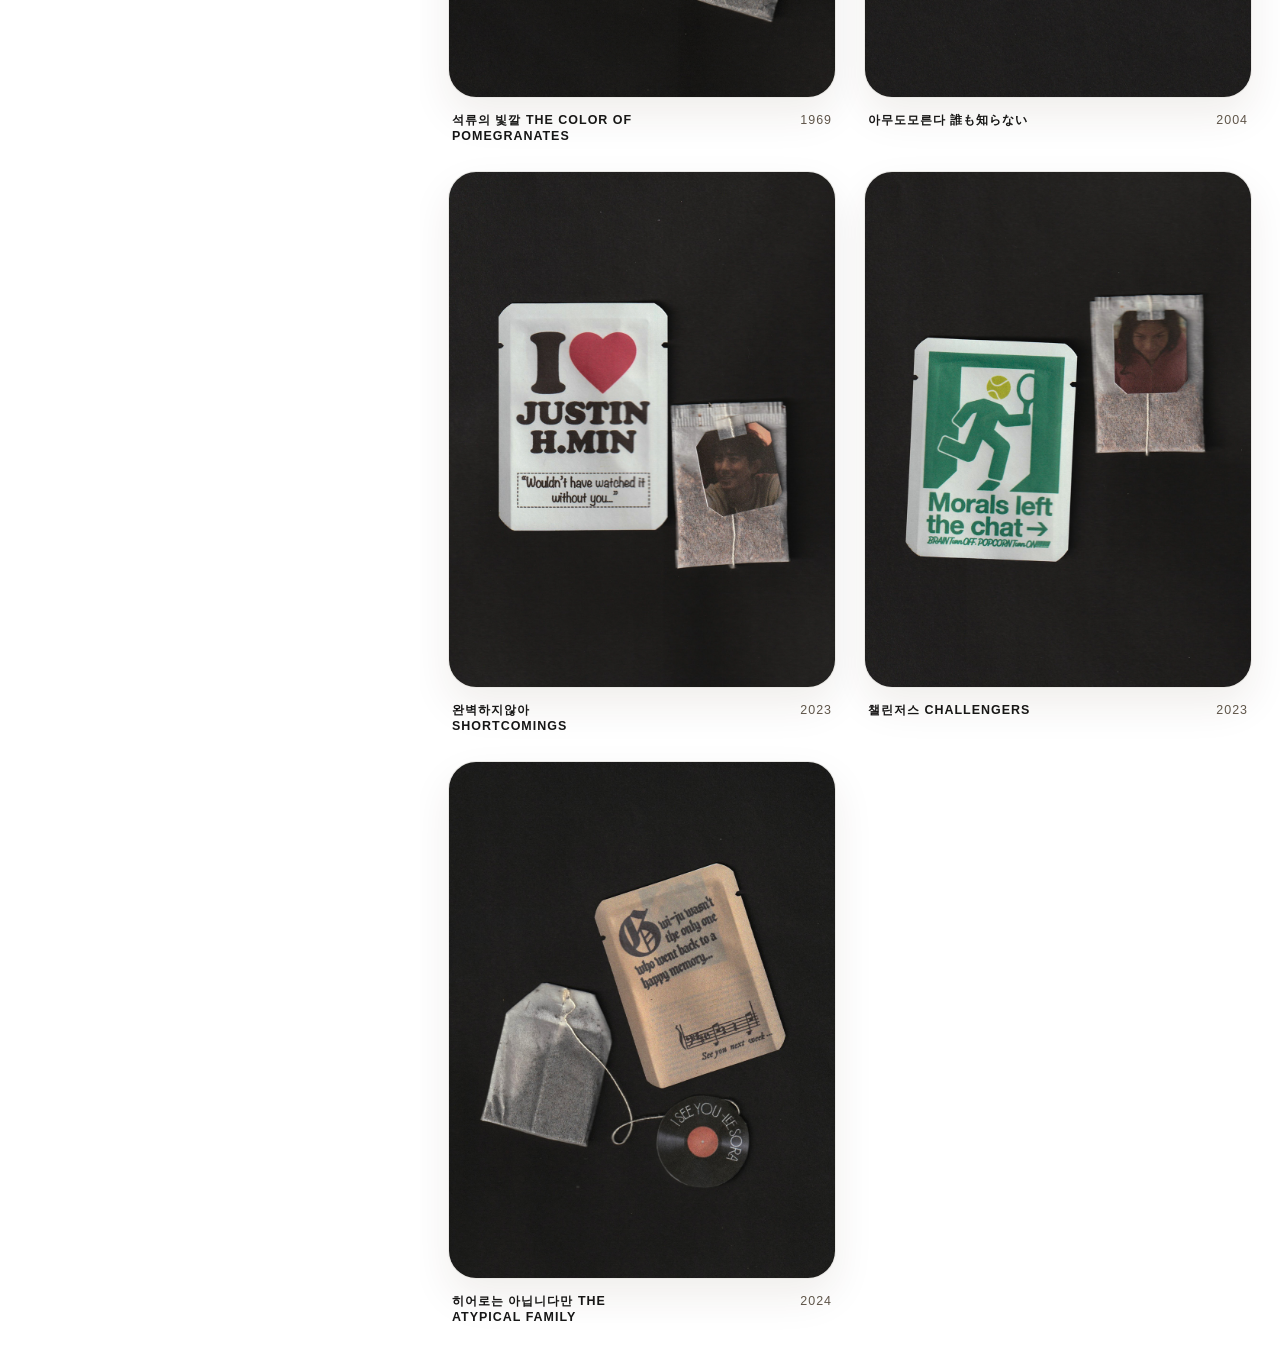
==== commit b38d70e4: "0415_2 commit" ====
--- a/index.html
+++ b/index.html
@@ -17,13 +17,16 @@
           <h1 class="sidebar__title">DO NOT ASK ME WHY PLS</h1>
           <p class="sidebar__description">
             <strong>티백을 추출 장치로 삼아, 그동안 말 못했던 영화 감상을 우려냅니다.</strong><br />
-            흔히 말하는 시네필처럼 근사한 감상문을 쓰지 못한다는 이유로
+            <br />
+      
+            흔히 말하는 시네필처럼 근사한 감상문을 쓰지 못한다는 이유로<br />
             ‘내가 과연 영화를 좋아하는 사람일까?’ 라는 의심을 하곤 했습니다.<br />
-            이건 그 의심에서 벗어나기 위해 시작한 프로젝트로 내가 이 영화에 빠진 이유,
+            이건 그 의심에서 벗어나기 위해 시작한 프로젝트로 내가 이 영화에 빠진 
+            이유,<br />
             이 영화에 담긴 나의 이야기를 솔직하게 기록합니다.<br />
             <br />
-            주인공이 너무 슬프게 울어서, 캐릭터의 파마 머리가 너무 예뻐서, 그냥 그 영화가
-            주는 인상이 느낌 좋아서 등의 사소한 이유도 영화를 좋아하는 이유라고 떳떳하게
+            주인공이 너무 슬프게 울어서, 캐릭터의 파마 머리가 너무 예뻐서, <br />그냥 그 영화가
+            주는 인상이 느낌 좋아서 등의 사소한 이유도 <br />영화를 좋아하는 이유라고 떳떳하게
             말할 수 있는 나를 상상하며 !
           </p>
           <a
--- a/styles.css
+++ b/styles.css
@@ -9,6 +9,20 @@
   font-family: "Monoplex KR Wide Light";
   src: url("./assets/fonts/MonoplexKRWide-Light.ttf") format("truetype");
   font-weight: 300;
+  font-style: normal;
+}
+
+@font-face {
+  font-family: "Monoplex KR Wide Bold";
+  src: url("./assets/fonts/MonoplexKRWide-Bold.ttf") format("truetype");
+  font-weight: 700;
+  font-style: normal;
+}
+
+@font-face {
+  font-family: "Monoplex KR Wide Text";
+  src: url("./assets/fonts/MonoplexKRWide-Text.ttf") format("truetype");
+  font-weight: 500;
   font-style: normal;
 }
 
@@ -95,7 +109,7 @@
   align-items: flex-start;
   gap: 20px;
   max-width: 100%;
-  padding-right: 50px;
+  padding-right: 30px;
 }
 
 .sidebar__eyebrow {
@@ -121,8 +135,15 @@
   max-width: 80ch;
   font-family: "Monoplex KR Wide Light", "Avenir Next", sans-serif;
   font-size: 0.56rem;
+  letter-spacing: -0.08em;
   line-height: 1.5;
   color: var(--muted);
+}
+
+.sidebar__description strong {
+  font-family: "Monoplex KR Wide Text", "Avenir Next", sans-serif;
+  font-size: 1.04em;
+  font-weight: 700;
 }
 
 .sidebar__button {
@@ -195,7 +216,7 @@
 }
 
 .sidebar__index-scroll {
-  max-height: 192px;
+  max-height: 168px;
   overflow-y: auto;
   scrollbar-width: none;
   padding-top: 6px;
@@ -208,7 +229,7 @@
 .sidebar__index-row {
   min-height: 20px;
   color: var(--muted);
-  font-size: 0.62rem;
+  font-size: 0.6rem;
   border-bottom: 0.5px solid rgba(23, 23, 23, 0.28);
   transition:
     background-color 140ms ease,
@@ -232,6 +253,10 @@
   padding: 4px 0 5px;
 }
 
+.sidebar__index-type {
+  font-size: 0.5rem;
+}
+
 a.sidebar__index-title {
   color: inherit;
   text-decoration: none;
@@ -259,6 +284,10 @@
 .sidebar__index-row:hover {
   background: #171717;
   color: #ffffff;
+}
+
+.sidebar__index-row--accent:hover {
+  background: #b32020;
 }
 
 .sidebar__index-row:hover .sidebar__index-title,
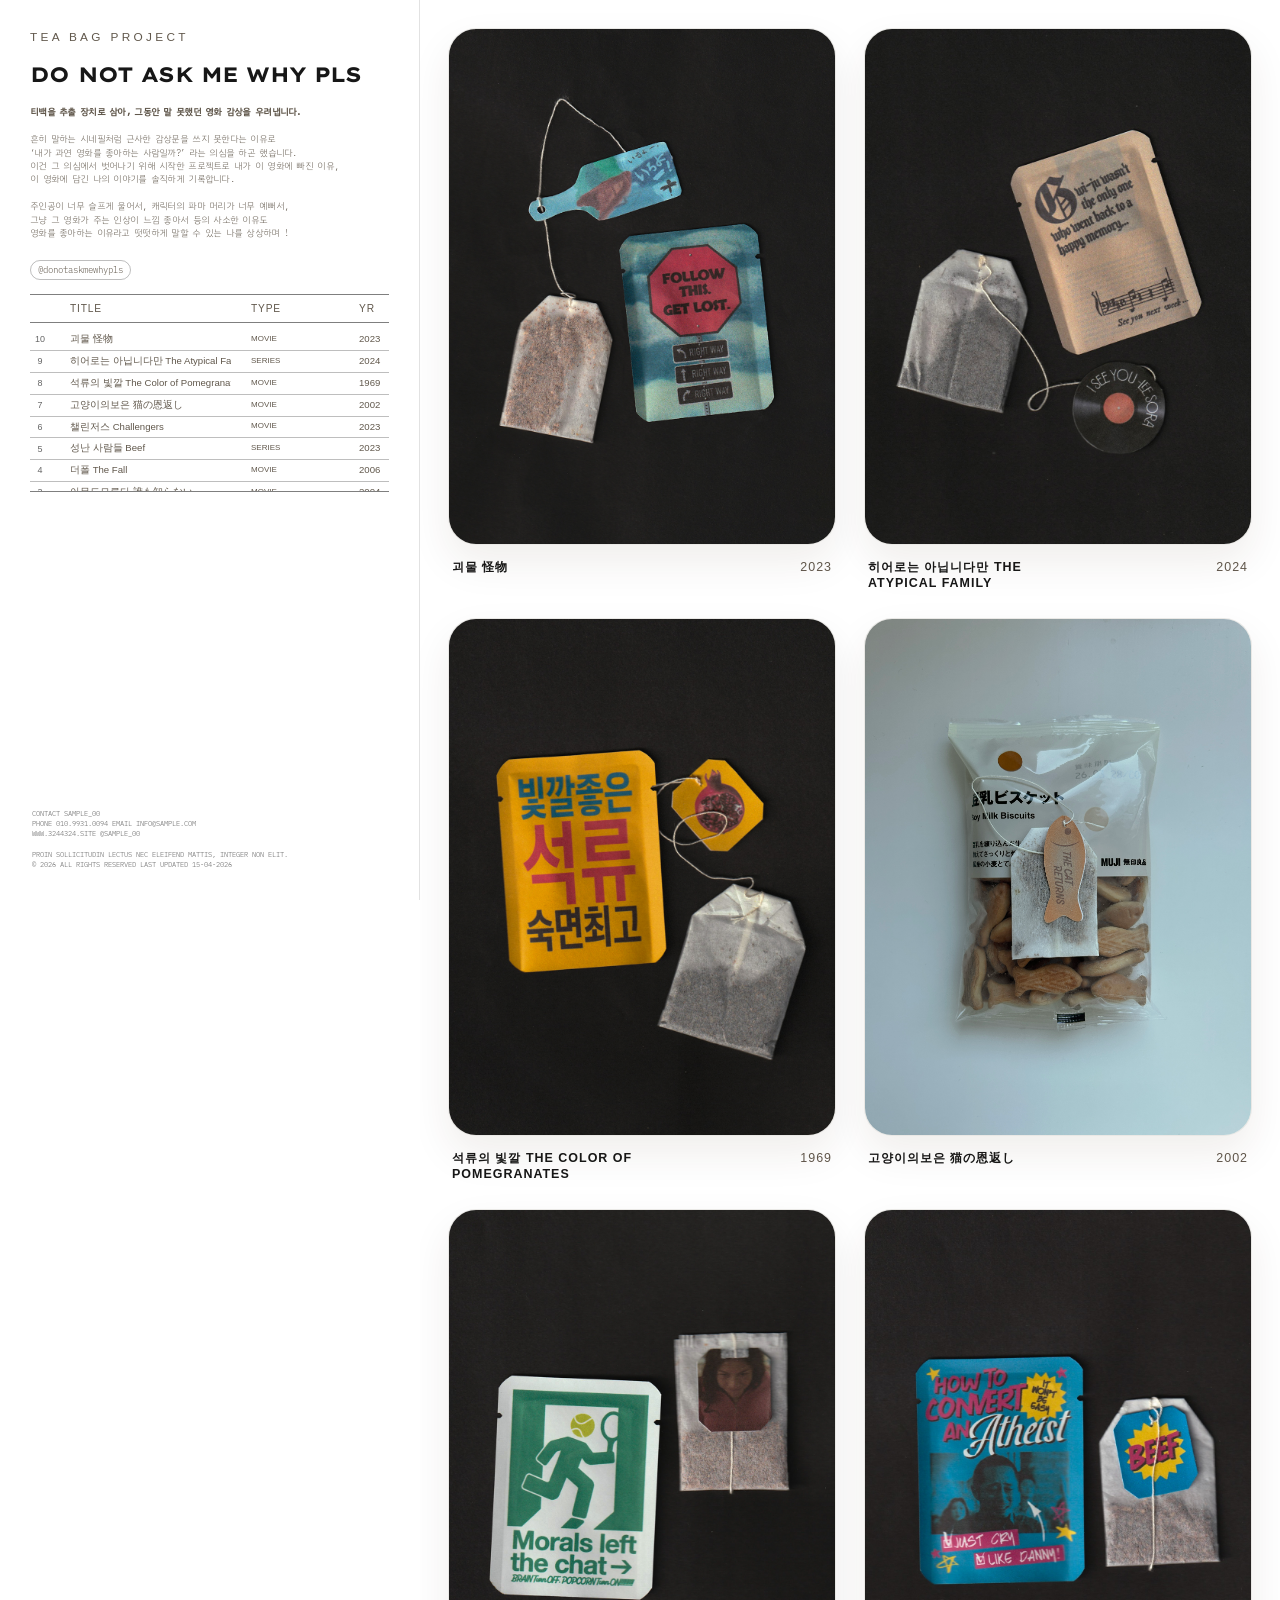
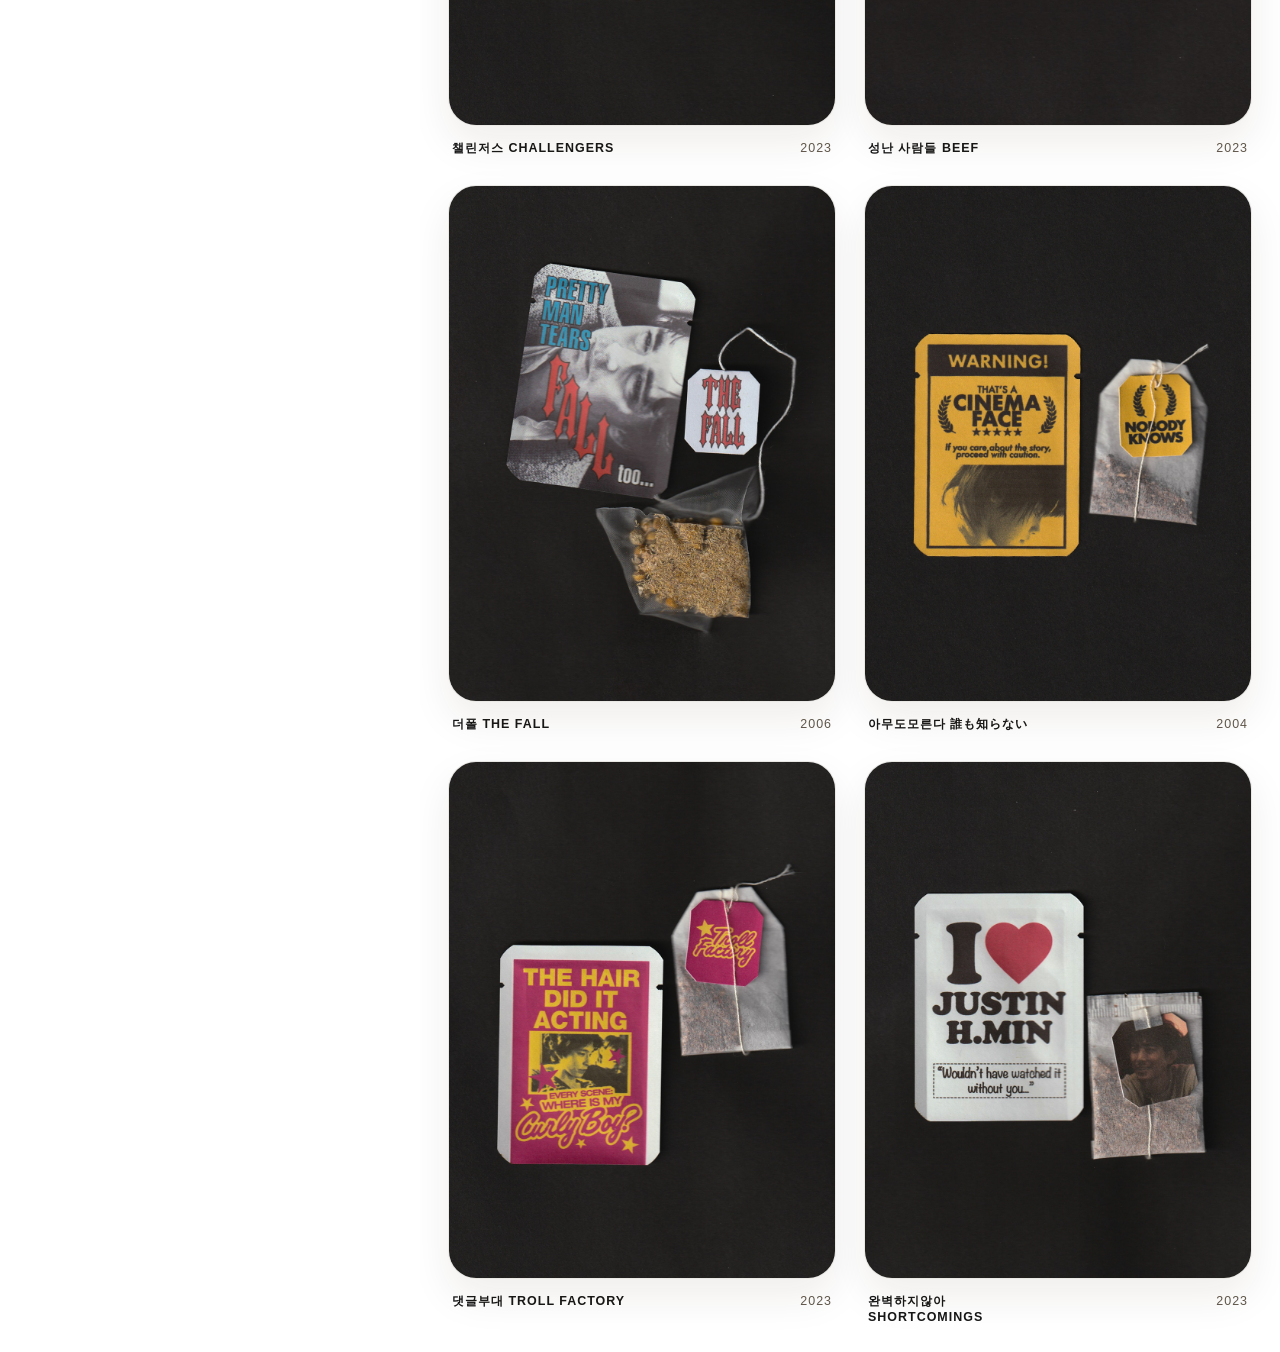
==== commit 6c58b1e8: "0415_3 commit" ====
--- a/index.html
+++ b/index.html
@@ -66,6 +66,18 @@
       </aside>
 
       <section class="gallery" id="gallery" aria-label="Selected works"></section>
+
+      <footer class="mobile-footer">
+        <p class="sidebar__footer-copy">
+          CONTACT SAMPLE_00<br />
+          PHONE 010.9931.0094 EMAIL INFO@SAMPLE.COM<br />
+          WWW.3244324.SITE @SAMPLE_00
+        </p>
+        <p class="sidebar__footer-note">
+          PROIN SOLLICITUDIN LECTUS NEC ELEIFEND MATTIS, INTEGER NON ELIT.<br />
+          © 2026 ALL RIGHTS RESERVED LAST UPDATED 15-04-2026
+        </p>
+      </footer>
     </main>
   </body>
 </html>
--- a/styles.css
+++ b/styles.css
@@ -38,6 +38,11 @@
 
 * {
   box-sizing: border-box;
+}
+
+::selection {
+  background: #9bfad3;
+  color: #171717;
 }
 
 html,
@@ -82,6 +87,8 @@
   display: grid;
   grid-template-columns: 420px minmax(0, 1fr);
   min-height: 100vh;
+  max-width: 1820px;
+  margin: 0 auto;
   transition: transform 340ms cubic-bezier(0.22, 1, 0.36, 1);
 }
 
@@ -237,7 +244,8 @@
 }
 
 .sidebar__index-number {
-  justify-self: end;
+  justify-self: center;
+  text-align: center;
   color: rgba(23, 23, 23, 0.66);
   font-size: 0.56rem;
   line-height: 1;
@@ -274,7 +282,7 @@
 
 a.sidebar__index-title.is-overflowing:hover .sidebar__index-title-text,
 a.sidebar__index-title.is-overflowing:focus-visible .sidebar__index-title-text {
-  animation: sidebar-title-marquee 3.6s linear infinite;
+  animation: sidebar-title-marquee 1.8s linear infinite;
 }
 
 a.sidebar__index-title:hover {
@@ -338,9 +346,15 @@
   margin-top: 10px;
 }
 
+.mobile-footer {
+  display: none;
+}
+
 .gallery {
   display: grid;
-  grid-template-columns: repeat(2, minmax(0, 1fr));
+  grid-template-columns: repeat(2, minmax(320px, 520px));
+  justify-content: center;
+  align-content: start;
   gap: 28px;
   padding: 28px;
   overflow: auto;
@@ -480,6 +494,8 @@
 
 .work-figure {
   margin: 0;
+  overflow: hidden;
+  aspect-ratio: 4 / 5;
   border: 1px solid var(--line);
   background: #fff;
 }
@@ -543,6 +559,7 @@
 @media (max-width: 980px) {
   .layout {
     grid-template-columns: 360px minmax(0, 1fr);
+    max-width: none;
   }
 
   .sidebar {
@@ -551,7 +568,7 @@
   }
 
   .gallery {
-    grid-template-columns: repeat(2, minmax(0, 1fr));
+    grid-template-columns: repeat(2, minmax(240px, 1fr));
   }
 
   .work-content {
@@ -567,7 +584,19 @@
 
 @media (max-width: 640px) {
   .layout {
-    grid-template-columns: 320px minmax(0, 1fr);
+    grid-template-columns: 1fr;
+    max-width: none;
+  }
+
+  .sidebar {
+    position: relative;
+    top: auto;
+    align-self: stretch;
+    height: auto;
+    display: flex;
+    flex-direction: column;
+    border-right: 0;
+    border-bottom: 1px solid var(--line);
   }
 
   .sidebar__title {
@@ -592,6 +621,16 @@
   .gallery {
     grid-template-columns: 1fr;
     padding: 18px;
+    justify-content: stretch;
+  }
+
+  .sidebar__footer {
+    display: none;
+  }
+
+  .mobile-footer {
+    display: block;
+    padding: 0 20px 24px;
   }
 
   .work-page {
@@ -617,6 +656,7 @@
   .back-link {
     margin: 14px 16px 0;
   }
+
 }
 
 @media (prefers-reduced-motion: reduce) {
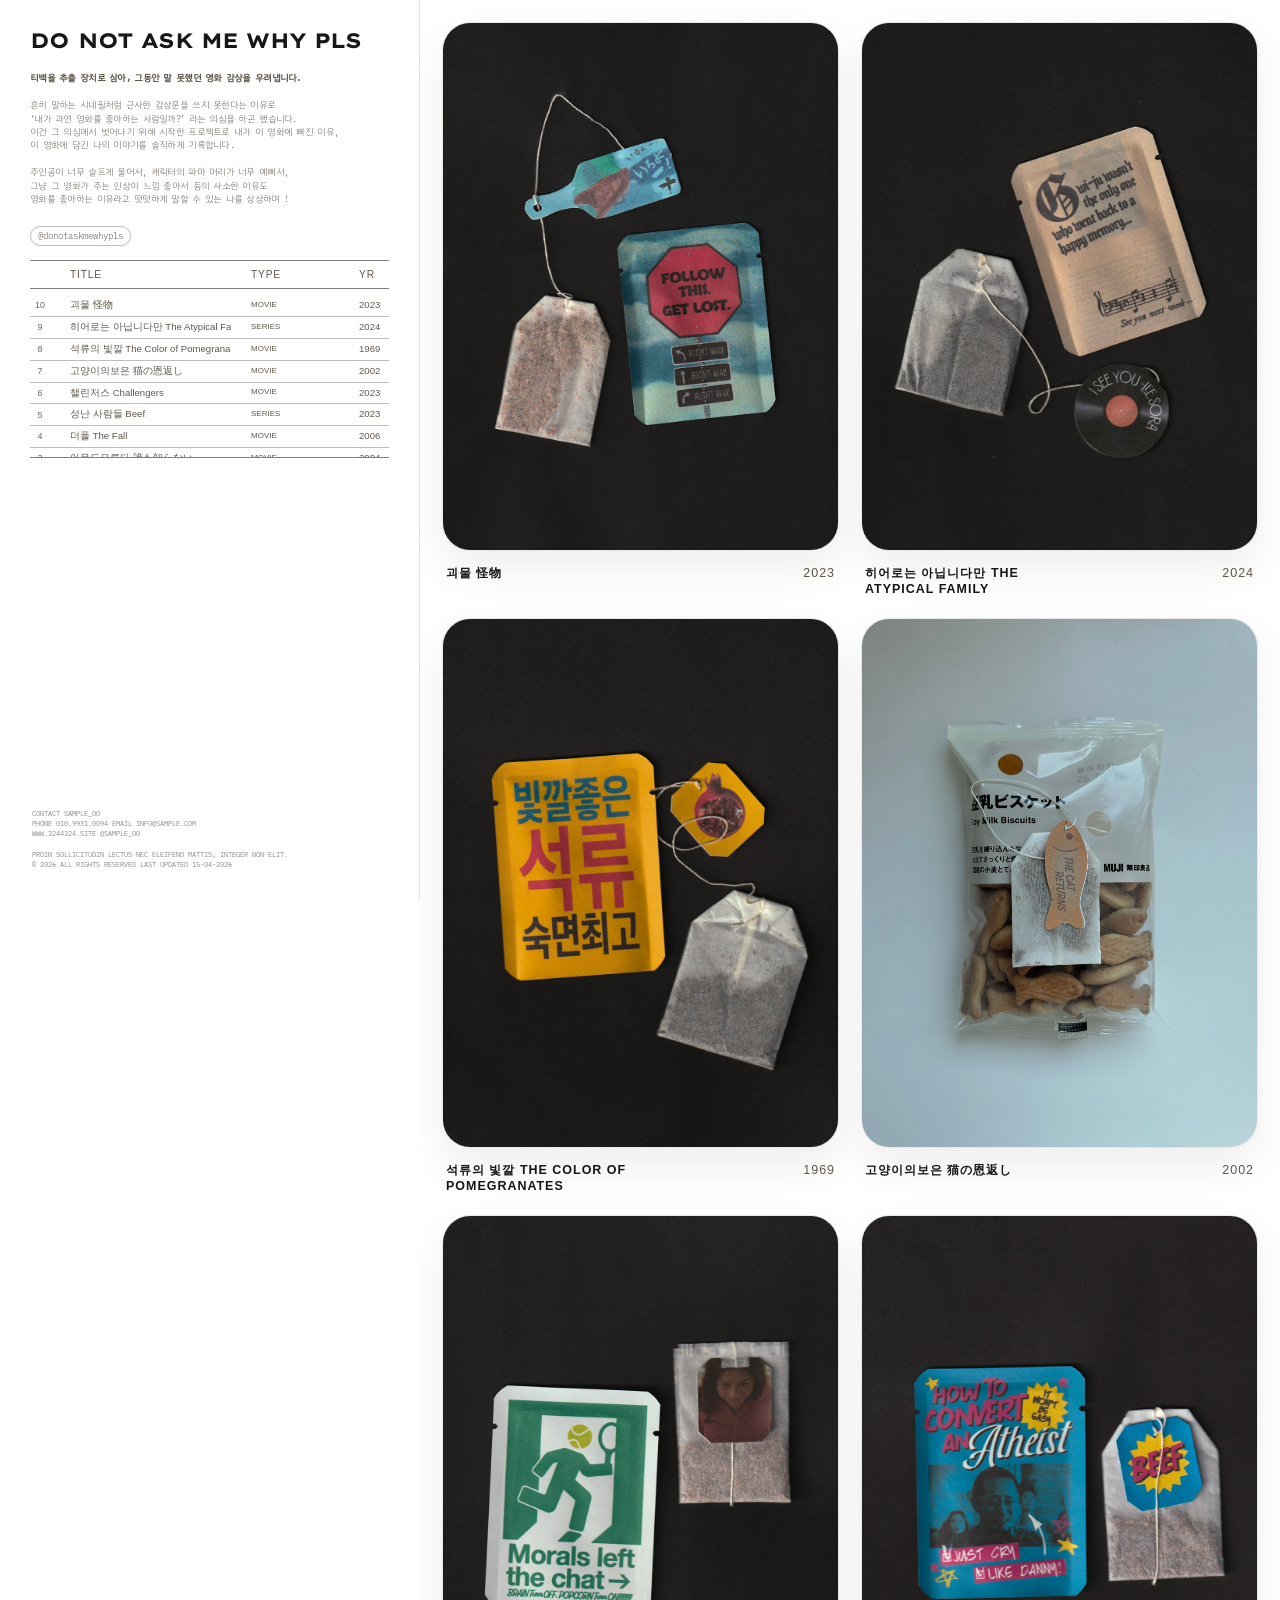
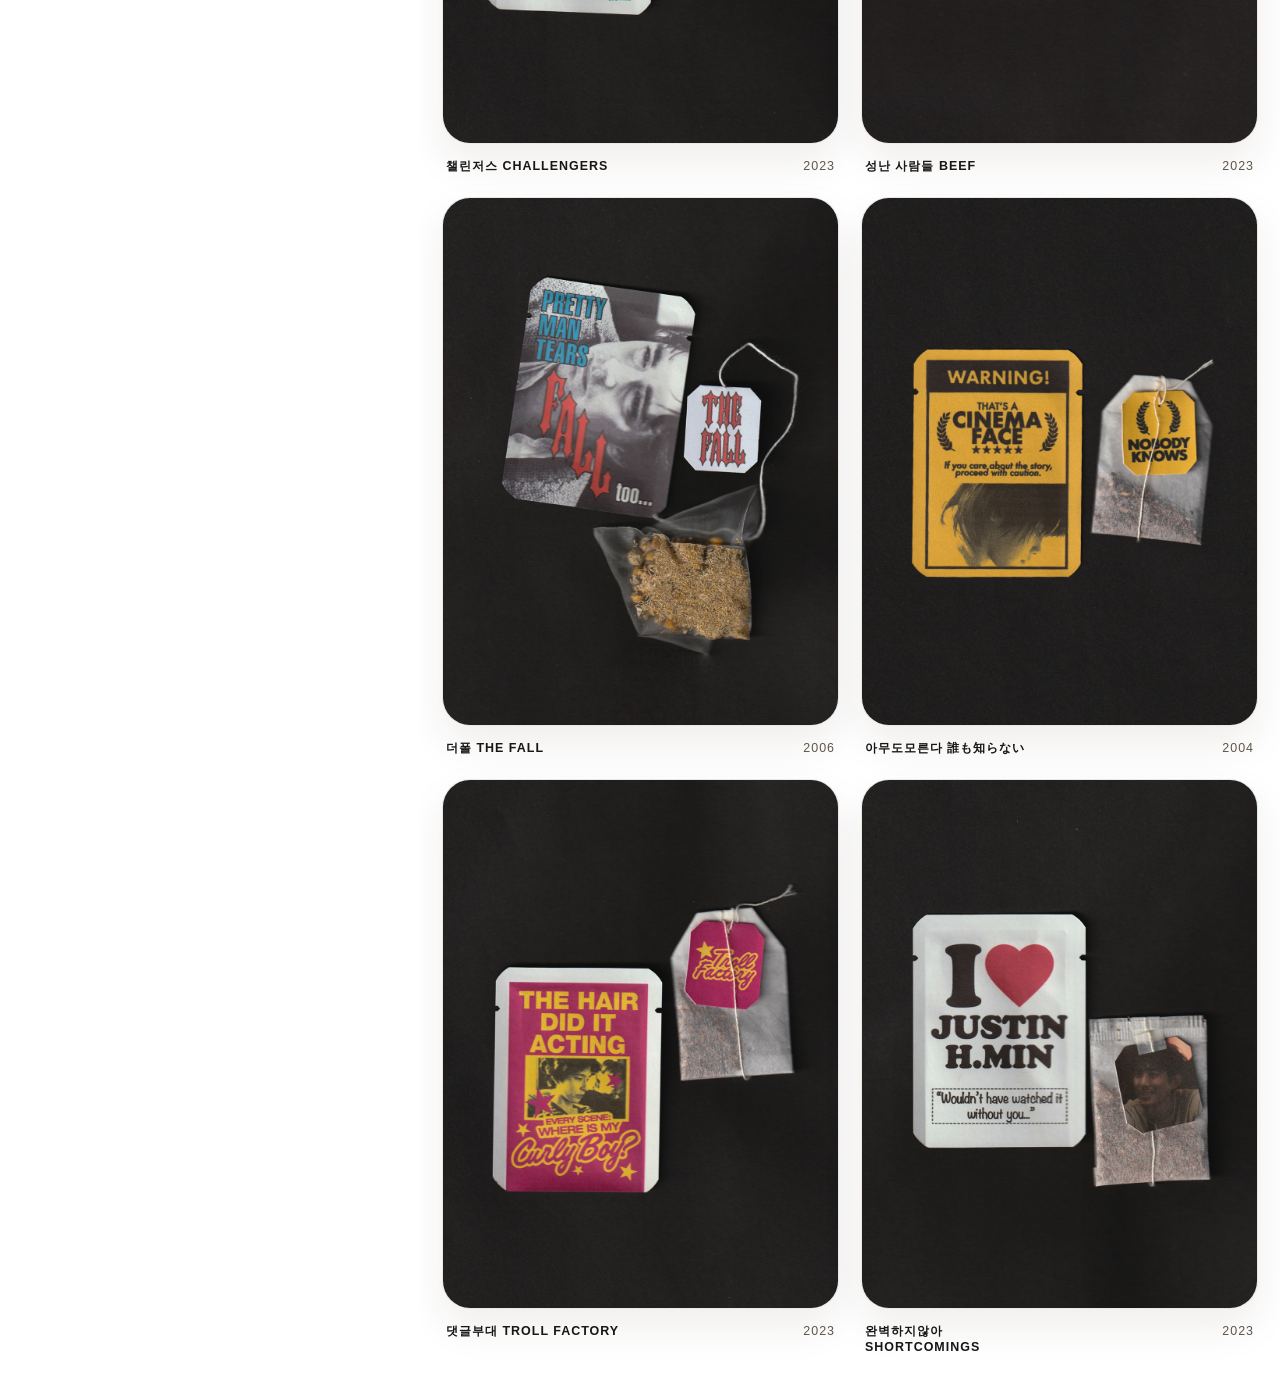
==== commit 75d2ec84: "0415_5 commit" ====
--- a/index.html
+++ b/index.html
@@ -13,7 +13,6 @@
     <main class="layout">
       <aside class="sidebar">
         <div class="sidebar__inner">
-          <p class="sidebar__eyebrow">TEA BAG PROJECT</p>
           <h1 class="sidebar__title">DO NOT ASK ME WHY PLS</h1>
           <p class="sidebar__description">
             <strong>티백을 추출 장치로 삼아, 그동안 말 못했던 영화 감상을 우려냅니다.</strong><br />
--- a/styles.css
+++ b/styles.css
@@ -87,8 +87,6 @@
   display: grid;
   grid-template-columns: 420px minmax(0, 1fr);
   min-height: 100vh;
-  max-width: 1820px;
-  margin: 0 auto;
   transition: transform 340ms cubic-bezier(0.22, 1, 0.36, 1);
 }
 
@@ -96,6 +94,7 @@
   position: sticky;
   top: 0;
   align-self: start;
+  min-width: 420px;
   height: 100vh;
   display: flex;
   flex-direction: column;
@@ -269,20 +268,31 @@
   color: inherit;
   text-decoration: none;
   display: block;
+  overflow: hidden;
 }
 
 .sidebar__index-title-text {
   display: inline-block;
+  flex: 0 0 auto;
+}
+
+.sidebar__index-title-marquee {
+  display: inline-flex;
+  align-items: center;
+  width: max-content;
   min-width: 100%;
+  will-change: transform;
 }
 
 a.sidebar__index-title.is-overflowing:hover {
   text-decoration: none;
 }
 
-a.sidebar__index-title.is-overflowing:hover .sidebar__index-title-text,
-a.sidebar__index-title.is-overflowing:focus-visible .sidebar__index-title-text {
-  animation: sidebar-title-marquee 1.8s linear infinite;
+.sidebar__index-row:hover .sidebar__index-title.is-overflowing .sidebar__index-title-marquee,
+a.sidebar__index-title.is-overflowing:hover .sidebar__index-title-marquee,
+a.sidebar__index-title.is-overflowing:focus-visible .sidebar__index-title-marquee {
+  gap: var(--marquee-gap, 24px);
+  animation: sidebar-title-marquee-loop 2.3s linear infinite;
 }
 
 a.sidebar__index-title:hover {
@@ -309,21 +319,12 @@
   text-decoration: none;
 }
 
-@keyframes sidebar-title-marquee {
+@keyframes sidebar-title-marquee-loop {
   0% {
     transform: translateX(0);
   }
-
-  8% {
-    transform: translateX(0);
-  }
-
-  92% {
-    transform: translateX(var(--marquee-shift, -40%));
-  }
-
   100% {
-    transform: translateX(var(--marquee-shift, -40%));
+    transform: translateX(calc(-1 * var(--marquee-distance, 100%)));
   }
 }
 
@@ -352,11 +353,10 @@
 
 .gallery {
   display: grid;
-  grid-template-columns: repeat(2, minmax(320px, 520px));
-  justify-content: center;
+  grid-template-columns: repeat(2, minmax(280px, 1fr));
   align-content: start;
-  gap: 28px;
-  padding: 28px;
+  gap: 22px;
+  padding: 22px;
   overflow: auto;
   scrollbar-width: none;
   transition:
@@ -558,12 +558,12 @@
 
 @media (max-width: 980px) {
   .layout {
-    grid-template-columns: 360px minmax(0, 1fr);
-    max-width: none;
+    grid-template-columns: 420px minmax(0, 1fr);
   }
 
   .sidebar {
     padding: 30px;
+    min-width: 420px;
     border-right: 1px solid var(--line);
   }
 
@@ -580,6 +580,12 @@
     border-top: 1px solid var(--line);
   }
 
+}
+
+@media (max-width: 900px) {
+  .gallery {
+    grid-template-columns: 1fr;
+  }
 }
 
 @media (max-width: 640px) {
@@ -592,6 +598,7 @@
     position: relative;
     top: auto;
     align-self: stretch;
+    min-width: 0;
     height: auto;
     display: flex;
     flex-direction: column;
